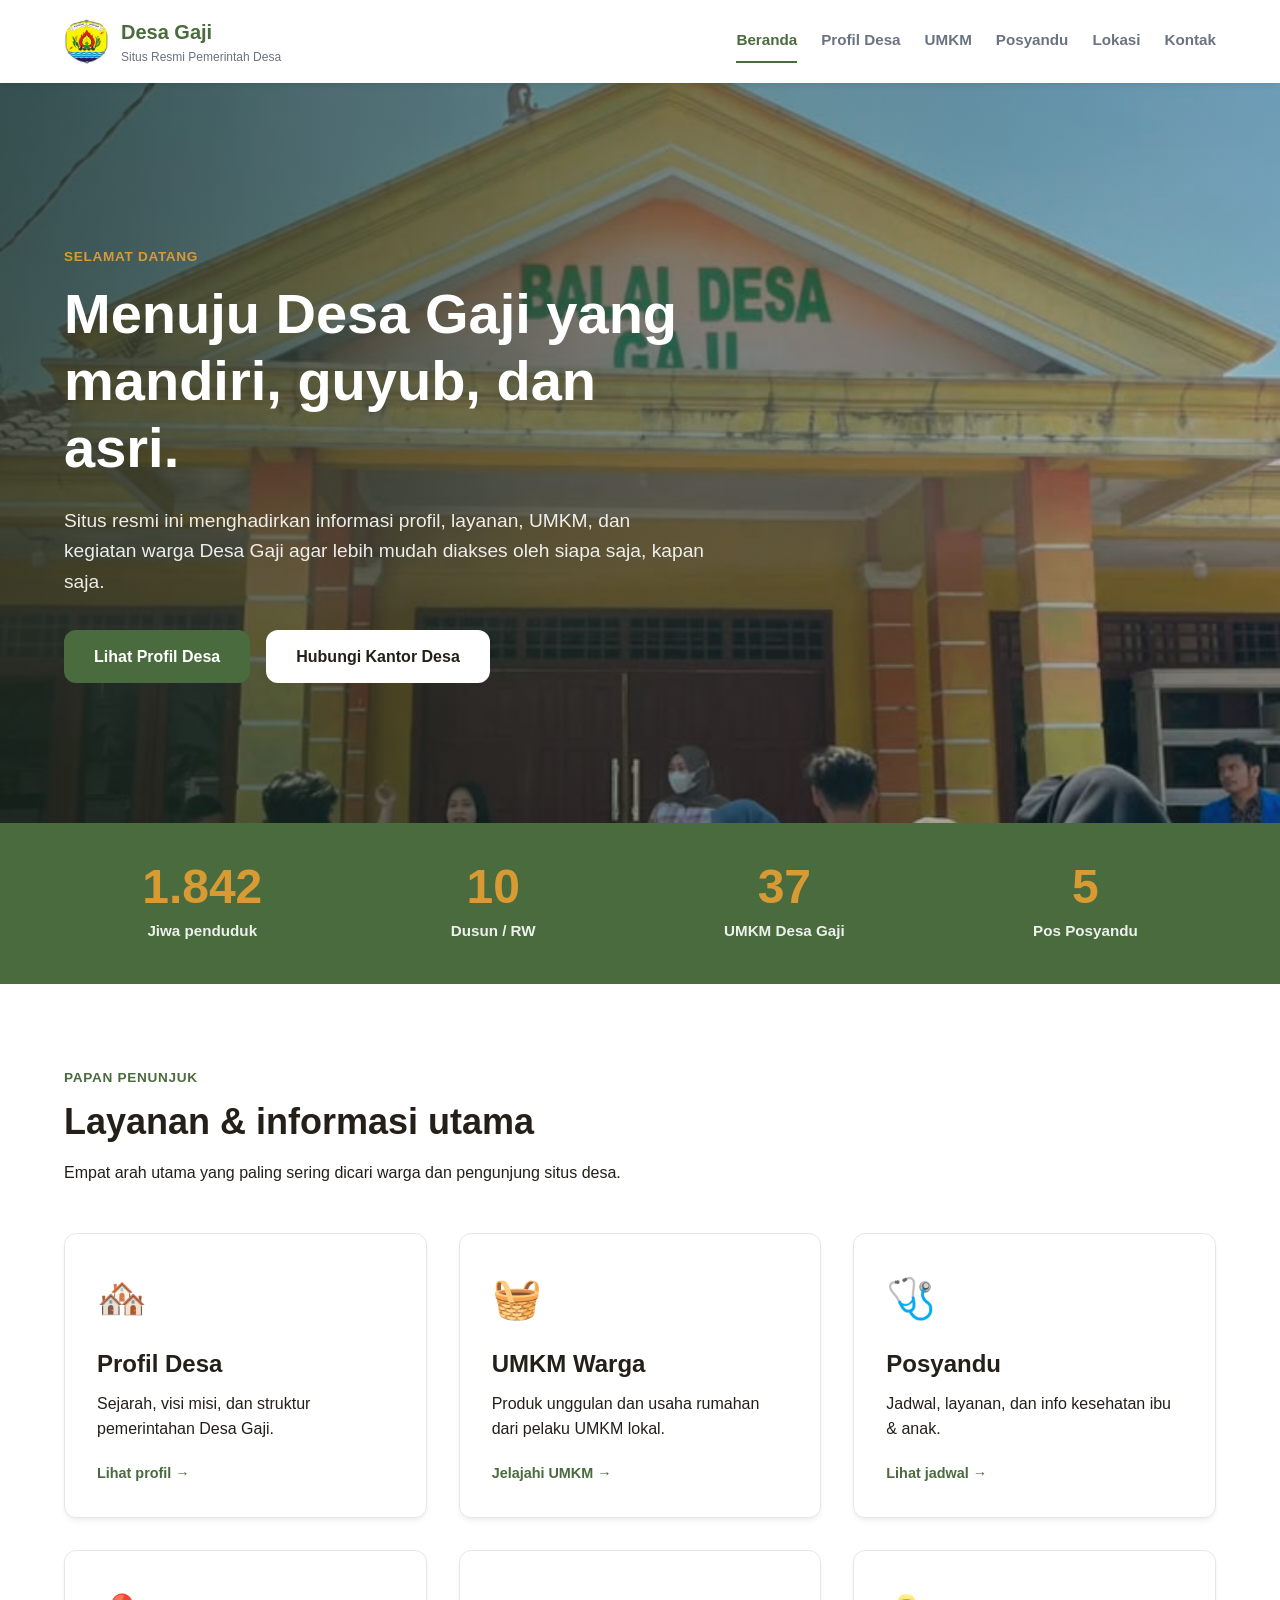
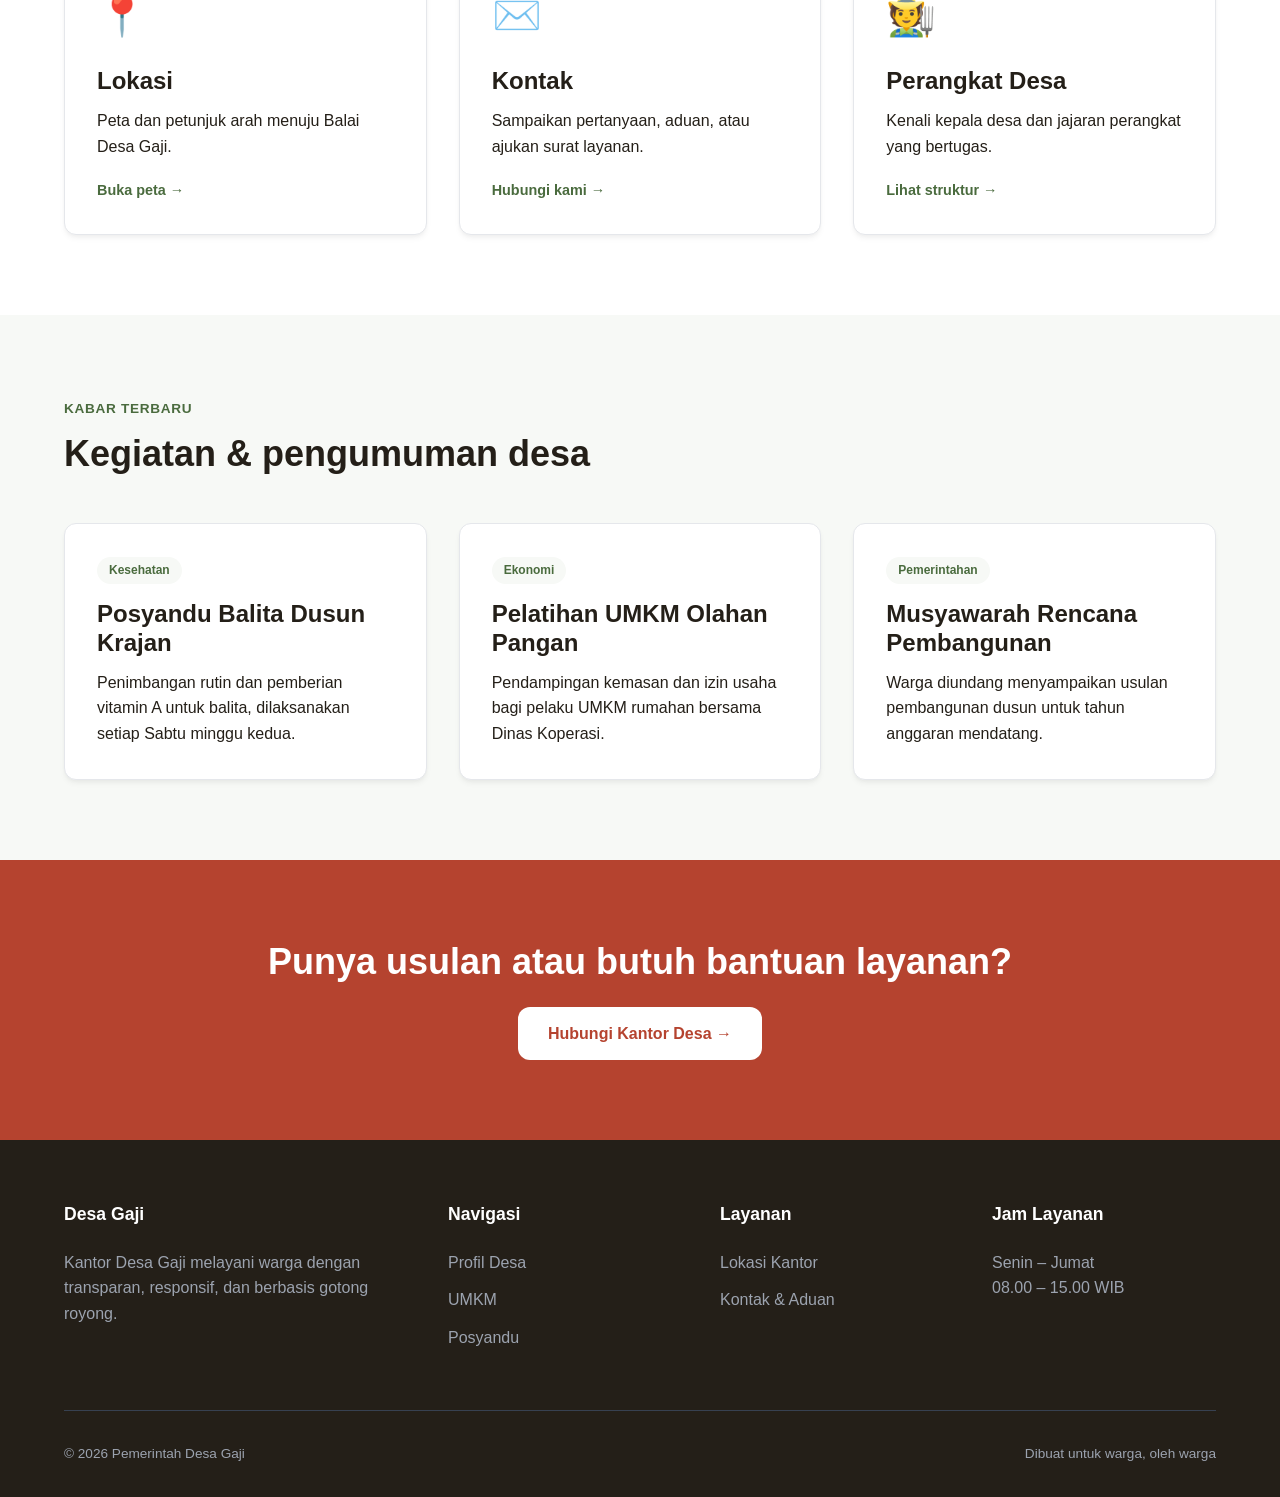
==== index.html @ 6e576a25 "Upload website Desa Gaji" ====
<!DOCTYPE html>
<html lang="id">
<head>
<meta charset="UTF-8">
<meta name="viewport" content="width=device-width, initial-scale=1.0">
<title>Desa Gaji — Situs Resmi Pemerintah Desa</title>
<meta name="description" content="Situs resmi Desa Gaji: profil desa, UMKM lokal, posyandu, lokasi, dan layanan warga.">
<link rel="icon" href="assets/logo.jpg" type="image/jpg+xml">
<link rel="stylesheet" href="css/style.css">
</head>
<body>

<header class="site-header">
  <div class="header-inner">
    <a href="index.html" class="brand">
      <img src="assets/logo.jpg" alt="Lambang Desa Gaji" class="brand-mark">
      <span class="brand-text">
        <strong>Desa Gaji</strong>
        <span>Situs Resmi Pemerintah Desa</span>
      </span>
    </a>
    <button class="nav-toggle" aria-label="Buka menu" aria-expanded="false"><span></span></button>
    <nav class="signpost-nav">
      <a href="index.html">Beranda</a>
      <a href="profil.html">Profil Desa</a>
      <a href="umkm.html">UMKM</a>
      <a href="posyandu.html">Posyandu</a>
      <a href="lokasi.html">Lokasi</a>
      <a href="kontak.html">Kontak</a>
    </nav>
  </div>
</header>

<main>
  <!-- HERO -->
  <section class="hero" style="background-image:url('assets/balay-desa.jpg');">
    <div class="container">
      <div class="hero-content">
        <span class="eyebrow">Selamat datang</span>
        <h1>Menuju Desa Gaji yang mandiri, guyub, dan asri.</h1>
        <p class="hero-lede">Situs resmi ini menghadirkan informasi profil, layanan, UMKM, dan kegiatan warga Desa Gaji agar lebih mudah diakses oleh siapa saja, kapan saja.</p>
        <div class="hero-actions">
          <a href="profil.html" class="btn btn-primary">Lihat Profil Desa</a>
          <a href="kontak.html" class="btn btn-outline">Hubungi Kantor Desa</a>
        </div>
      </div>
    </div>
  </section>

  <!-- STAT STRIP -->
  <section class="stat-strip">
    <div class="container">
      <div class="stat">
        <div class="num">1.842</div>
        <div class="lbl">Jiwa penduduk</div>
      </div>
      <div class="stat">
        <div class="num">10</div>
        <div class="lbl">Dusun / RW</div>
      </div>
      <div class="stat">
        <div class="num">37</div>
        <div class="lbl">UMKM Desa Gaji</div>
      </div>
      <div class="stat">
        <div class="num">5</div>
        <div class="lbl">Pos Posyandu</div>
      </div>
    </div>
  </section>

  <!-- LAYANAN CEPAT -->
  <section>
    <div class="container">
      <div class="section-head">
        <span class="eyebrow">Papan penunjuk</span>
        <h2>Layanan &amp; informasi utama</h2>
        <p>Empat arah utama yang paling sering dicari warga dan pengunjung situs desa.</p>
      </div>
      <div class="grid grid-3">
        <a href="profil.html" class="card service-card">
          <div class="ic">🏘️</div>
          <h3>Profil Desa</h3>
          <p>Sejarah, visi misi, dan struktur pemerintahan Desa Gaji.</p>
          <span class="go">Lihat profil →</span>
        </a>
        <a href="umkm.html" class="card service-card">
          <div class="ic">🧺</div>
          <h3>UMKM Warga</h3>
          <p>Produk unggulan dan usaha rumahan dari pelaku UMKM lokal.</p>
          <span class="go">Jelajahi UMKM →</span>
        </a>
        <a href="posyandu.html" class="card service-card">
          <div class="ic">🩺</div>
          <h3>Posyandu</h3>
          <p>Jadwal, layanan, dan info kesehatan ibu &amp; anak.</p>
          <span class="go">Lihat jadwal →</span>
        </a>
        <a href="lokasi.html" class="card service-card">
          <div class="ic">📍</div>
          <h3>Lokasi</h3>
          <p>Peta dan petunjuk arah menuju Balai Desa Gaji.</p>
          <span class="go">Buka peta →</span>
        </a>
        <a href="kontak.html" class="card service-card">
          <div class="ic">✉️</div>
          <h3>Kontak</h3>
          <p>Sampaikan pertanyaan, aduan, atau ajukan surat layanan.</p>
          <span class="go">Hubungi kami →</span>
        </a>
        <a href="profil.html#struktur" class="card service-card">
          <div class="ic">🧑‍🌾</div>
          <h3>Perangkat Desa</h3>
          <p>Kenali kepala desa dan jajaran perangkat yang bertugas.</p>
          <span class="go">Lihat struktur →</span>
        </a>
      </div>
    </div>
  </section>

  <!-- KABAR DESA -->
  <section class="section-alt kawung">
    <div class="container">
      <div class="section-head">
        <span class="eyebrow">Kabar terbaru</span>
        <h2>Kegiatan &amp; pengumuman desa</h2>
      </div>
      <div class="grid grid-3">
        <div class="card">
          <span class="badge">Kesehatan</span>
          <h3>Posyandu Balita Dusun Krajan</h3>
          <p>Penimbangan rutin dan pemberian vitamin A untuk balita, dilaksanakan setiap Sabtu minggu kedua.</p>
        </div>
        <div class="card">
          <span class="badge">Ekonomi</span>
          <h3>Pelatihan UMKM Olahan Pangan</h3>
          <p>Pendampingan kemasan dan izin usaha bagi pelaku UMKM rumahan bersama Dinas Koperasi.</p>
        </div>
        <div class="card">
          <span class="badge">Pemerintahan</span>
          <h3>Musyawarah Rencana Pembangunan</h3>
          <p>Warga diundang menyampaikan usulan pembangunan dusun untuk tahun anggaran mendatang.</p>
        </div>
      </div>
    </div>
  </section>

  <!-- CTA -->
  <section class="cta-strip">
    <div class="container">
      <h2>Punya usulan atau butuh bantuan layanan?</h2>
      <a href="kontak.html" class="btn">Hubungi Kantor Desa →</a>
    </div>
  </section>
</main>

<footer class="site-footer">
  <div class="container">
    <div class="footer-grid">
      <div>
        <h4>Desa Gaji</h4>
        <p>Kantor Desa Gaji melayani warga dengan transparan, responsif, dan berbasis gotong royong.</p>
      </div>
      <div>
        <h4>Navigasi</h4>
        <ul>
          <li><a href="profil.html">Profil Desa</a></li>
          <li><a href="umkm.html">UMKM</a></li>
          <li><a href="posyandu.html">Posyandu</a></li>
        </ul>
      </div>
      <div>
        <h4>Layanan</h4>
        <ul>
          <li><a href="lokasi.html">Lokasi Kantor</a></li>
          <li><a href="kontak.html">Kontak &amp; Aduan</a></li>
        </ul>
      </div>
      <div>
        <h4>Jam Layanan</h4>
        <p>Senin – Jumat<br>08.00 – 15.00 WIB</p>
      </div>
    </div>
    <div class="footer-bottom">
      <span>© <span class="year-now">2026</span> Pemerintah Desa Gaji</span>
      <span>Dibuat untuk warga, oleh warga</span>
    </div>
  </div>
</footer>

<script src="js/script.js"></script>
</body>
</html>
---- css/style.css ----
/* ==========================================================================
   1. RESET & VARIABLE UTAMA
   ========================================================================== */
:root {
    --primary: #4A6B3E;       /* Hijau Alam / Pertanian */
    --primary-dark: #2F4A2E;
    --secondary: #D89B34;     /* Kuning Emas / Padi */
    --terracotta: #B5432F;    /* Merah Bata / Tanah */
    --dark: #241F18;          /* Teks Utama */
    --light: #F7F9F6;         /* Background Terang */
    --white: #ffffff;
    --gray: #6B7280;
    --border: #E5E7EB;
    
    --shadow: 0 4px 6px -1px rgba(0, 0, 0, 0.05), 0 2px 4px -1px rgba(0, 0, 0, 0.03);
    --shadow-lg: 0 10px 15px -3px rgba(0, 0, 0, 0.05), 0 4px 6px -2px rgba(0, 0, 0, 0.05);
    --radius: 12px;
    --transition: all 0.3s ease;
}

* {
    box-sizing: border-box;
    margin: 0;
    padding: 0;
}

body {
    font-family: 'Segoe UI', Tahoma, Geneva, Verdana, sans-serif;
    color: var(--dark);
    background-color: var(--white);
    line-height: 1.6;
}

a {
    text-decoration: none;
    color: inherit;
    transition: var(--transition);
}

img {
    max-width: 100%;
    height: auto;
}

/* ==========================================================================
   2. LAYOUT UTAMA & CONTAINER
   ========================================================================== */
.container {
    width: 100%;
    max-width: 1200px;
    margin: 0 auto;
    padding: 0 24px;
}

section {
    padding: 80px 0;
}

.section-alt {
    background-color: var(--light);
}

.section-head {
    margin-bottom: 48px;
    max-width: 600px;
}

.eyebrow, .plank-label {
    display: inline-block;
    font-size: 0.85rem;
    font-weight: 700;
    text-transform: uppercase;
    letter-spacing: 0.05em;
    color: var(--primary);
    margin-bottom: 12px;
}

h1, h2, h3, h4 {
    font-weight: 700;
    line-height: 1.2;
    color: var(--dark);
}

h2 { font-size: 2.25rem; margin-bottom: 16px; }
h3 { font-size: 1.5rem; margin-bottom: 12px; }

.grid {
    display: grid;
    gap: 32px;
}

.grid-2 { grid-template-columns: repeat(auto-fit, minmax(450px, 1fr)); }
.grid-3 { grid-template-columns: repeat(auto-fit, minmax(300px, 1fr)); }

/* ==========================================================================
   3. HEADER & NAVIGASI
   ========================================================================== */
.site-header {
    background-color: var(--white);
    box-shadow: var(--shadow);
    position: sticky;
    top: 0;
    z-index: 1000;
}

.header-inner {
    display: flex;
    justify-content: space-between;
    align-items: center;
    max-width: 1200px;
    margin: 0 auto;
    padding: 16px 24px;
}

.brand {
    display: flex;
    align-items: center;
    gap: 12px;
}

.brand-mark {
    height: 45px;
    width: 45px;
    background-color: var(--light); /* Pengganti sementara jika svg belum ada */
    border-radius: 50%;
}

.brand-text strong {
    display: block;
    font-size: 1.25rem;
    color: var(--primary);
}

.brand-text span {
    display: block;
    font-size: 0.75rem;
    color: var(--gray);
}

.signpost-nav {
    display: flex;
    gap: 24px;
}

.signpost-nav a {
    font-weight: 600;
    font-size: 0.95rem;
    color: var(--gray);
    padding: 8px 0;
    border-bottom: 2px solid transparent;
}

.signpost-nav a:hover, .signpost-nav a.active {
    color: var(--primary);
    border-bottom-color: var(--primary);
}

.nav-toggle {
    display: none;
    background: none;
    border: none;
    cursor: pointer;
    padding: 8px;
}

.nav-toggle span {
    display: block;
    width: 25px;
    height: 3px;
    background-color: var(--dark);
    position: relative;
    transition: var(--transition);
}

.nav-toggle span::before, .nav-toggle span::after {
    content: '';
    position: absolute;
    width: 25px;
    height: 3px;
    background-color: var(--dark);
    transition: var(--transition);
}
.nav-toggle span::before { top: -8px; }
.nav-toggle span::after { bottom: -8px; }

/* ==========================================================================
   4. KOMPONEN UTAMA (BUTTON & CARD)
   ========================================================================== */
.btn {
    display: inline-flex;
    align-items: center;
    justify-content: center;
    padding: 12px 28px;
    font-weight: 600;
    border-radius: var(--radius);
    transition: var(--transition);
    cursor: pointer;
    border: 2px solid transparent;
}

.btn-primary {
    background-color: var(--primary);
    color: var(--white);
}

.btn-primary:hover {
    background-color: var(--primary-dark);
}

.btn-outline {
    background-color: transparent;
    border-color: var(--border);
    color: var(--dark);
}

.btn-outline:hover, .btn-outline.active {
    border-color: var(--primary);
    background-color: var(--primary);
    color: var(--white);
}

.card {
    background-color: var(--white);
    padding: 32px;
    border-radius: var(--radius);
    box-shadow: var(--shadow);
    border: 1px solid var(--border);
    transition: var(--transition);
    position: relative;
    overflow: hidden;
}

.card:hover {
    transform: translateY(-4px);
    box-shadow: var(--shadow-lg);
}

.badge {
    display: inline-block;
    padding: 4px 12px;
    font-size: 0.75rem;
    font-weight: 700;
    border-radius: 50px;
    background-color: var(--light);
    color: var(--primary);
    margin-bottom: 16px;
}

/* ==========================================================================
   5. HALAMAN BERANDA (HERO & STATS)
   ========================================================================== */
.hero {
    position: relative;
    background-size: cover;
    background-position: center;
    background-repeat: no-repeat;
    padding: 160px 0 140px;
    color: var(--white);
    isolation: isolate;
}

.hero::before {
    content: "";
    position: absolute;
    inset: 0;
    background: linear-gradient(90deg, rgba(20,30,15,0.72) 0%, rgba(20,30,15,0.45) 55%, rgba(20,30,15,0.25) 100%);
    z-index: -1;
}

.hero-content {
    max-width: 640px;
}

.hero .eyebrow {
    color: var(--secondary);
}

.hero h1 {
    font-size: 3.5rem;
    margin-bottom: 24px;
    color: var(--white);
}

.hero-lede {
    font-size: 1.2rem;
    color: rgba(255,255,255,0.9);
    margin-bottom: 32px;
}

.hero-actions {
    display: flex;
    gap: 16px;
    flex-wrap: wrap;
}

.hero .btn-outline {
    background-color: var(--white);
    border-color: var(--white);
    color: var(--dark);
}

.hero .btn-outline:hover {
    background-color: transparent;
    color: var(--white);
}

/* Stat Strip */
.stat-strip {
    background-color: var(--primary);
    color: var(--white);
    padding: 40px 0;
}

.stat-strip .container {
    display: flex;
    justify-content: space-around;
    flex-wrap: wrap;
    gap: 32px;
}

.stat {
    text-align: center;
}

.stat .num {
    font-size: 3rem;
    font-weight: 800;
    line-height: 1;
    margin-bottom: 8px;
    color: var(--secondary);
}

.stat .lbl {
    font-size: 0.95rem;
    font-weight: 600;
    opacity: 0.9;
}

/* Service Card */
.service-card .ic {
    font-size: 2.5rem;
    margin-bottom: 20px;
}

.service-card .go {
    display: block;
    margin-top: 20px;
    font-weight: 700;
    color: var(--primary);
    font-size: 0.9rem;
}

/* CTA */
.cta-strip {
    background-color: var(--terracotta);
    color: var(--white);
    text-align: center;
}

.cta-strip h2 {
    color: var(--white);
    margin-bottom: 24px;
}

.cta-strip .btn {
    background-color: var(--white);
    color: var(--terracotta);
}

.cta-strip .btn:hover {
    background-color: var(--light);
}

/* ==========================================================================
   6. KATALOG UMKM & LOKASI MAP
   ========================================================================== */
.umkm-card .thumb {
    height: 160px;
    margin: -32px -32px 24px -32px;
    display: flex;
    align-items: center;
    justify-content: center;
    color: var(--white);
    font-weight: 700;
    padding: 24px;
    text-align: center;
    font-size: 1.2rem;
}

.umkm-card .price {
    margin-top: 16px;
    font-weight: 700;
    color: var(--terracotta);
    font-size: 1.1rem;
}

.map-frame iframe {
    width: 100%;
    height: 450px;
    border: none;
    border-radius: var(--radius);
    box-shadow: var(--shadow);
    background-color: var(--light);
}

/* ==========================================================================
   7. PROFIL TIMELINE & TABEL POSYANDU
   ========================================================================== */
.timeline {
    position: relative;
    padding-left: 32px;
}

.timeline::before {
    content: '';
    position: absolute;
    left: 0;
    top: 8px;
    bottom: 8px;
    width: 4px;
    background-color: var(--border);
}

.timeline-item {
    position: relative;
    margin-bottom: 40px;
}

.timeline-item::before {
    content: '';
    position: absolute;
    left: -38px;
    top: 6px;
    width: 16px;
    height: 16px;
    border-radius: 50%;
    background-color: var(--primary);
    border: 4px solid var(--white);
    box-shadow: var(--shadow);
}

.timeline-item .yr {
    font-weight: 700;
    color: var(--primary);
    margin-bottom: 4px;
}

/* Tabel */
table {
    width: 100%;
    border-collapse: collapse;
    background-color: var(--white);
    border-radius: var(--radius);
    overflow: hidden;
    box-shadow: var(--shadow);
    margin-top: 32px;
}

th, td {
    padding: 16px 24px;
    text-align: left;
}

th {
    background-color: var(--primary);
    color: var(--white);
    font-weight: 600;
}

tr:nth-child(even) {
    background-color: var(--light);
}

tr {
    border-bottom: 1px solid var(--border);
}

/* Struktur Organisasi Sederhana */
.org-chart {
    display: flex;
    flex-direction: column;
    align-items: center;
    gap: 20px;
    margin-top: 48px;
}

.org-node {
    background-color: var(--white);
    padding: 16px 24px;
    border-radius: var(--radius);
    box-shadow: var(--shadow);
    border: 2px solid var(--primary);
    text-align: center;
    min-width: 200px;
}

.org-node strong { display: block; color: var(--primary); }
.org-node span { font-size: 0.8rem; color: var(--gray); }

.org-row {
    display: flex;
    gap: 24px;
    flex-wrap: wrap;
    justify-content: center;
}

.org-connector {
    width: 2px;
    height: 20px;
    background-color: var(--primary);
}

/* ==========================================================================
   8. FOOTER
   ========================================================================== */
.site-footer {
    background-color: var(--dark);
    color: #9CA3AF;
    padding: 64px 0 32px 0;
}

.footer-grid {
    display: grid;
    grid-template-columns: 1.5fr repeat(3, 1fr);
    gap: 48px;
    margin-bottom: 48px;
}

.site-footer h4 {
    color: var(--white);
    margin-bottom: 24px;
    font-size: 1.1rem;
}

.site-footer ul {
    list-style: none;
}

.site-footer ul li {
    margin-bottom: 12px;
}

.site-footer ul a:hover {
    color: var(--white);
}

.footer-bottom {
    border-top: 1px solid #374151;
    padding-top: 32px;
    display: flex;
    justify-content: space-between;
    font-size: 0.85rem;
}

/* ==========================================================================
   9. RESPONSIVE DESIGN (HP & TABLET)
   ========================================================================== */
@media (max-width: 992px) {
    .hero { padding: 120px 0 90px; text-align: center; }
    .hero-content { max-width: 100%; }
    .hero h1 { font-size: 2.5rem; }
    .hero-actions { justify-content: center; }
    .footer-grid { grid-template-columns: 1fr 1fr; }
    
    /* Ganti grid custom di halaman lokasi */
    main section .grid[style*="grid-template-columns"] {
        grid-template-columns: 1fr !important;
    }
}

@media (max-width: 768px) {
    .nav-toggle { display: block; }
    .signpost-nav {
        display: none;
        position: absolute;
        top: 100%;
        left: 0;
        right: 0;
        background-color: var(--white);
        flex-direction: column;
        padding: 24px;
        box-shadow: var(--shadow-lg);
        gap: 16px;
    }
    .signpost-nav.open { display: flex; }
    .footer-grid { grid-template-columns: 1fr; gap: 32px; }
    .footer-bottom { flex-direction: column; gap: 12px; text-align: center; }
    table { display: block; overflow-x: auto; }
}
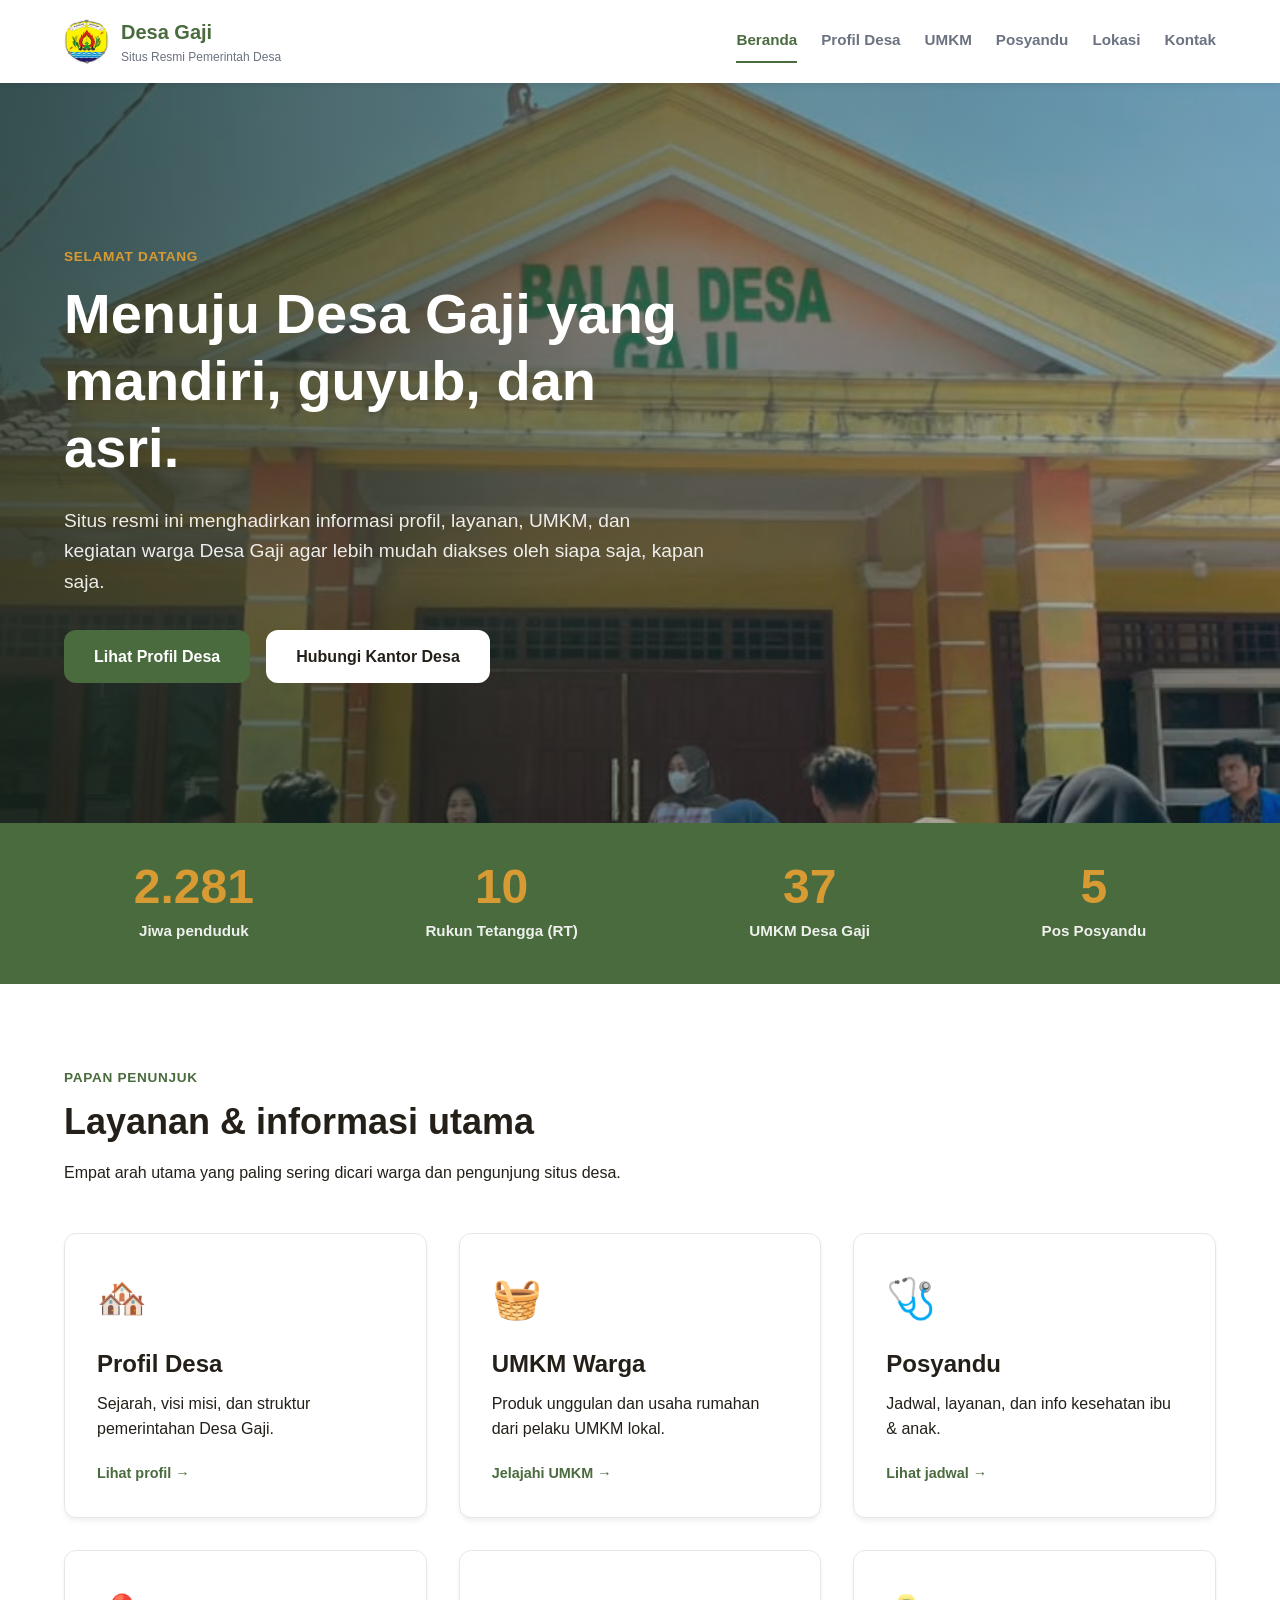
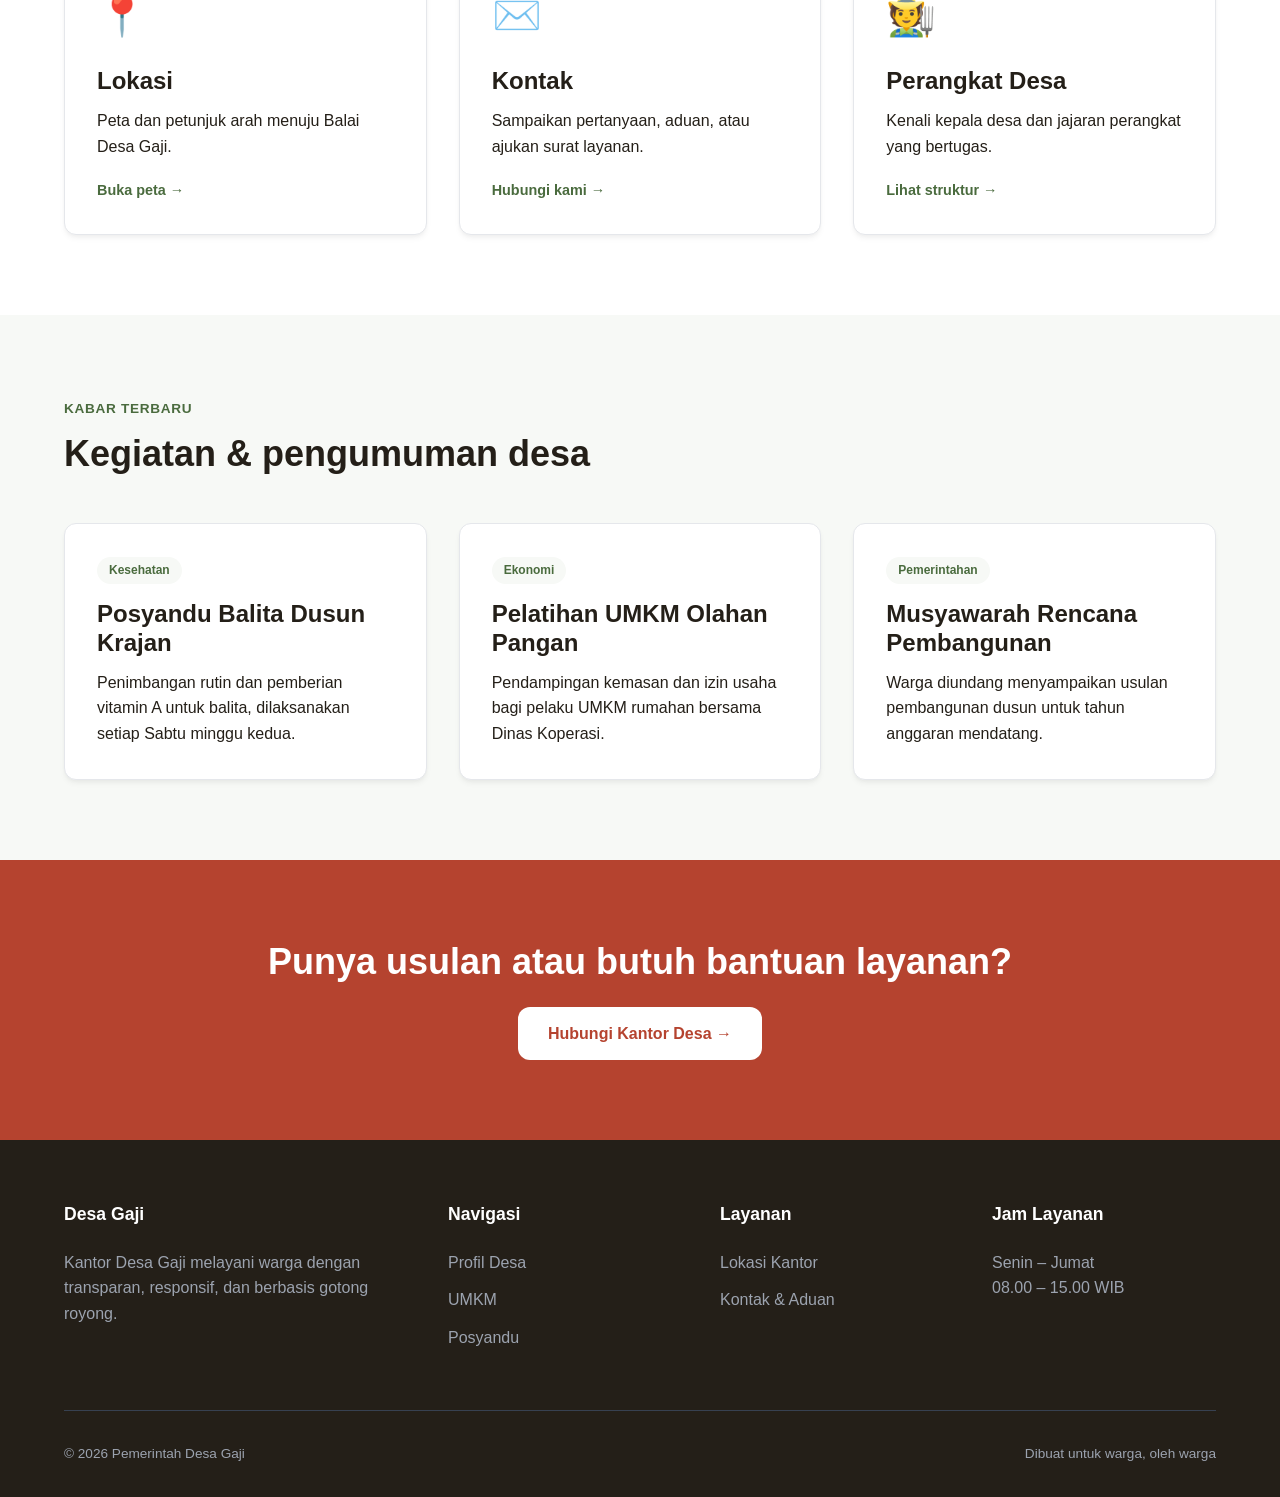
==== commit af3e54ac: "update embed maps lokasi balai desa gaji" ====
--- a/index.html
+++ b/index.html
@@ -51,12 +51,12 @@
   <section class="stat-strip">
     <div class="container">
       <div class="stat">
-        <div class="num">1.842</div>
+        <div class="num">2.281</div>
         <div class="lbl">Jiwa penduduk</div>
       </div>
       <div class="stat">
         <div class="num">10</div>
-        <div class="lbl">Dusun / RW</div>
+        <div class="lbl">Rukun Tetangga (RT)</div>
       </div>
       <div class="stat">
         <div class="num">37</div>
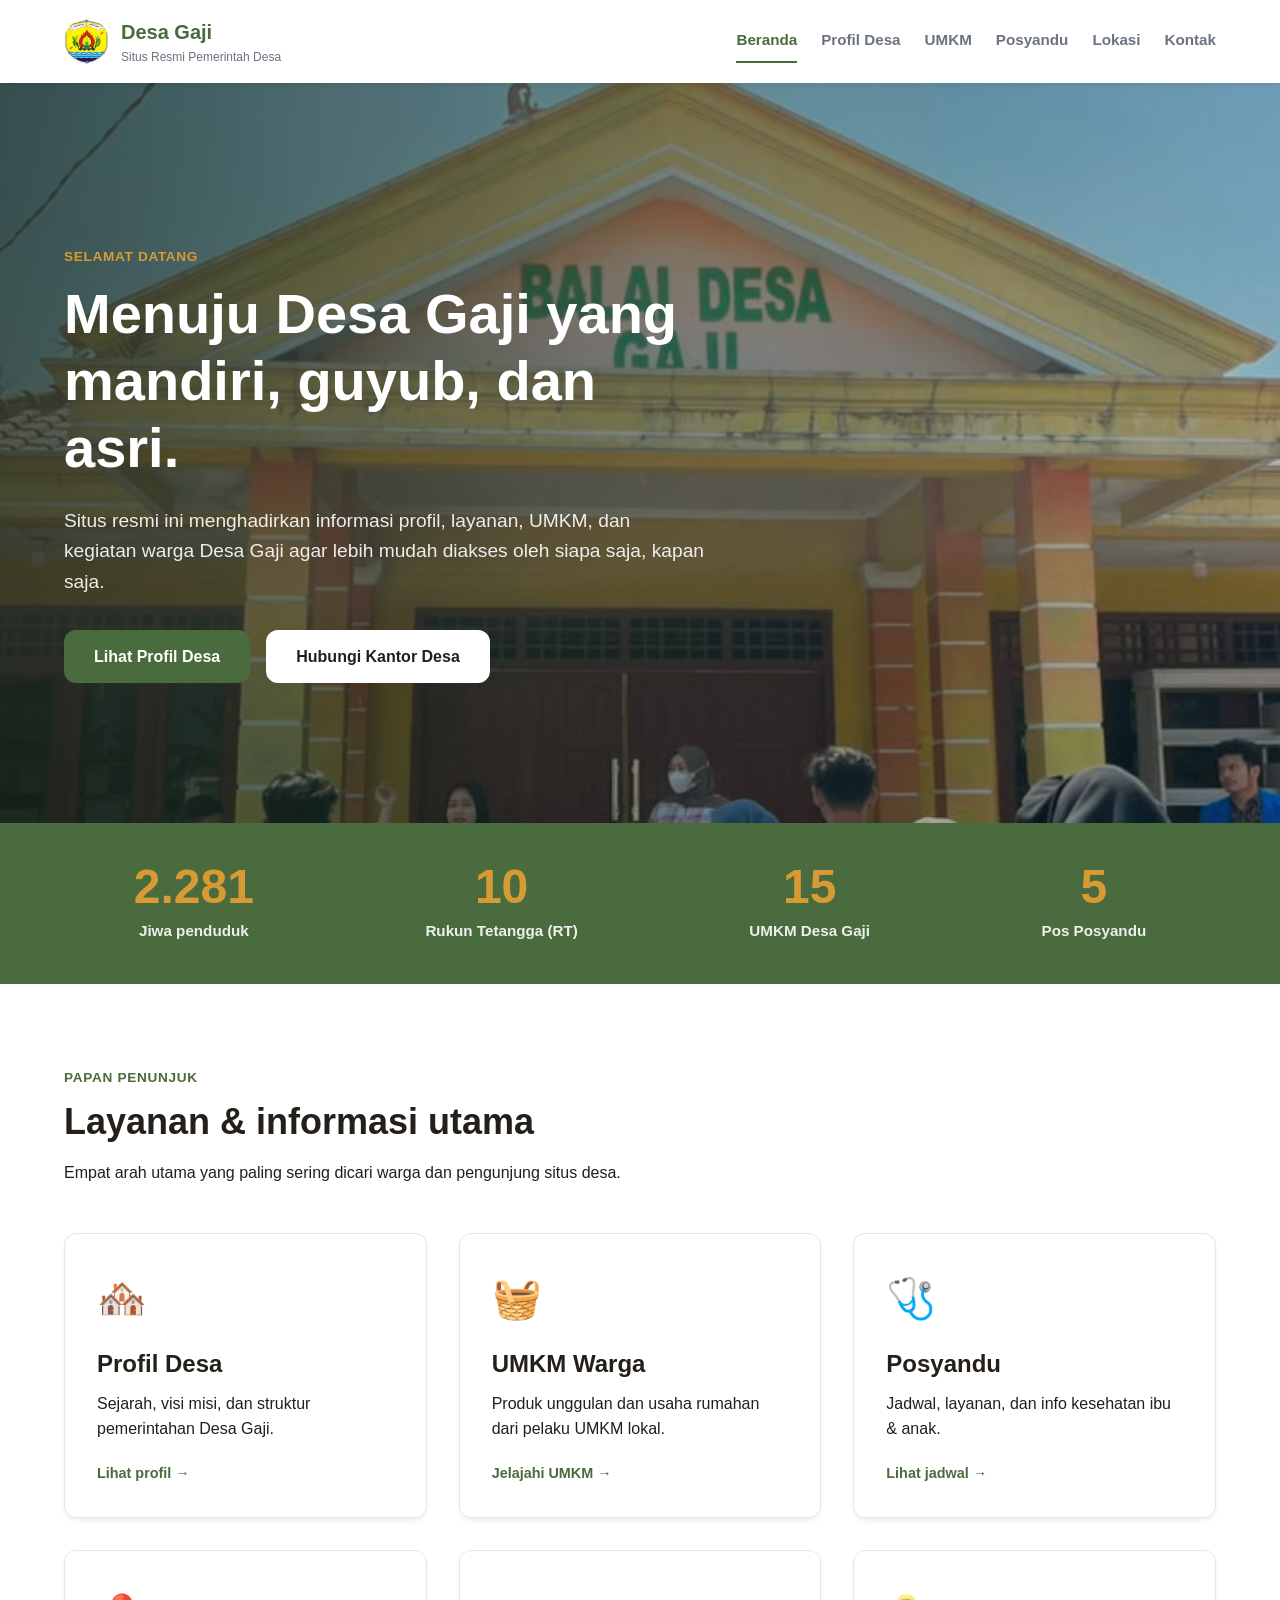
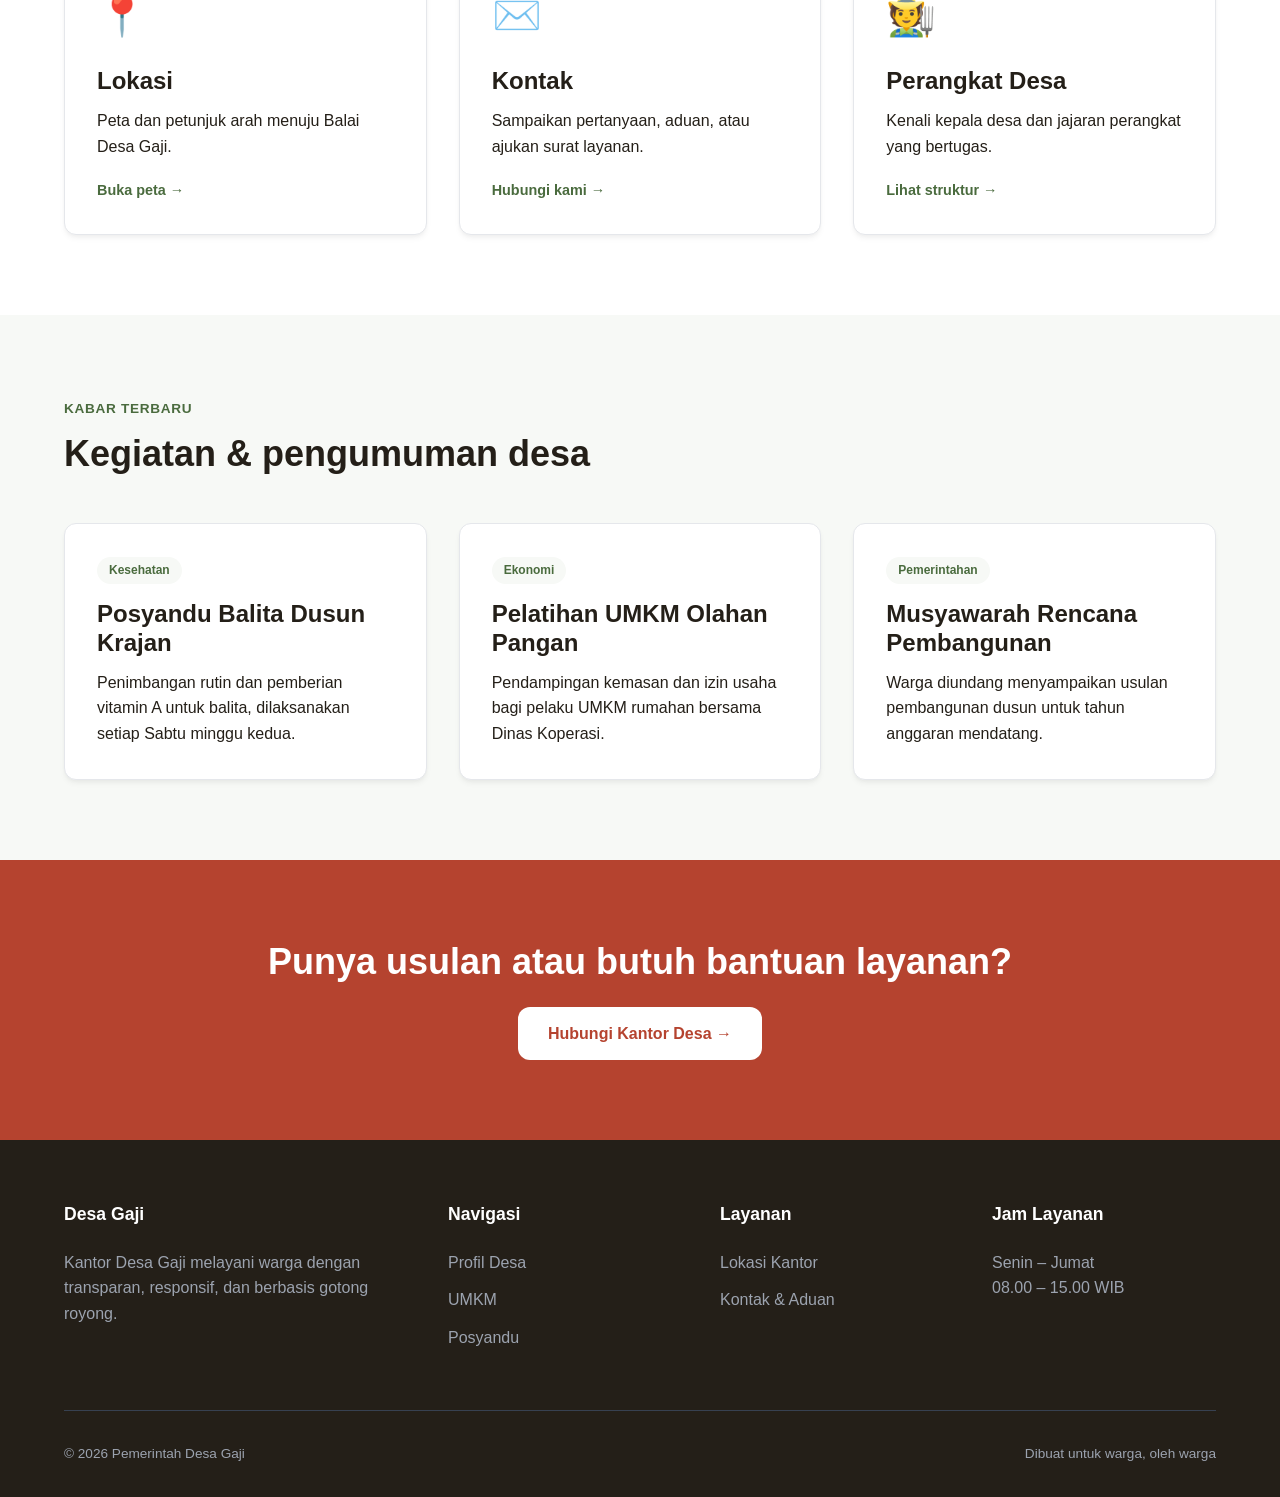
==== commit 643265dd: "update web desa gaji" ====
--- a/index.html
+++ b/index.html
@@ -59,7 +59,7 @@
         <div class="lbl">Rukun Tetangga (RT)</div>
       </div>
       <div class="stat">
-        <div class="num">37</div>
+        <div class="num">15</div>
         <div class="lbl">UMKM Desa Gaji</div>
       </div>
       <div class="stat">
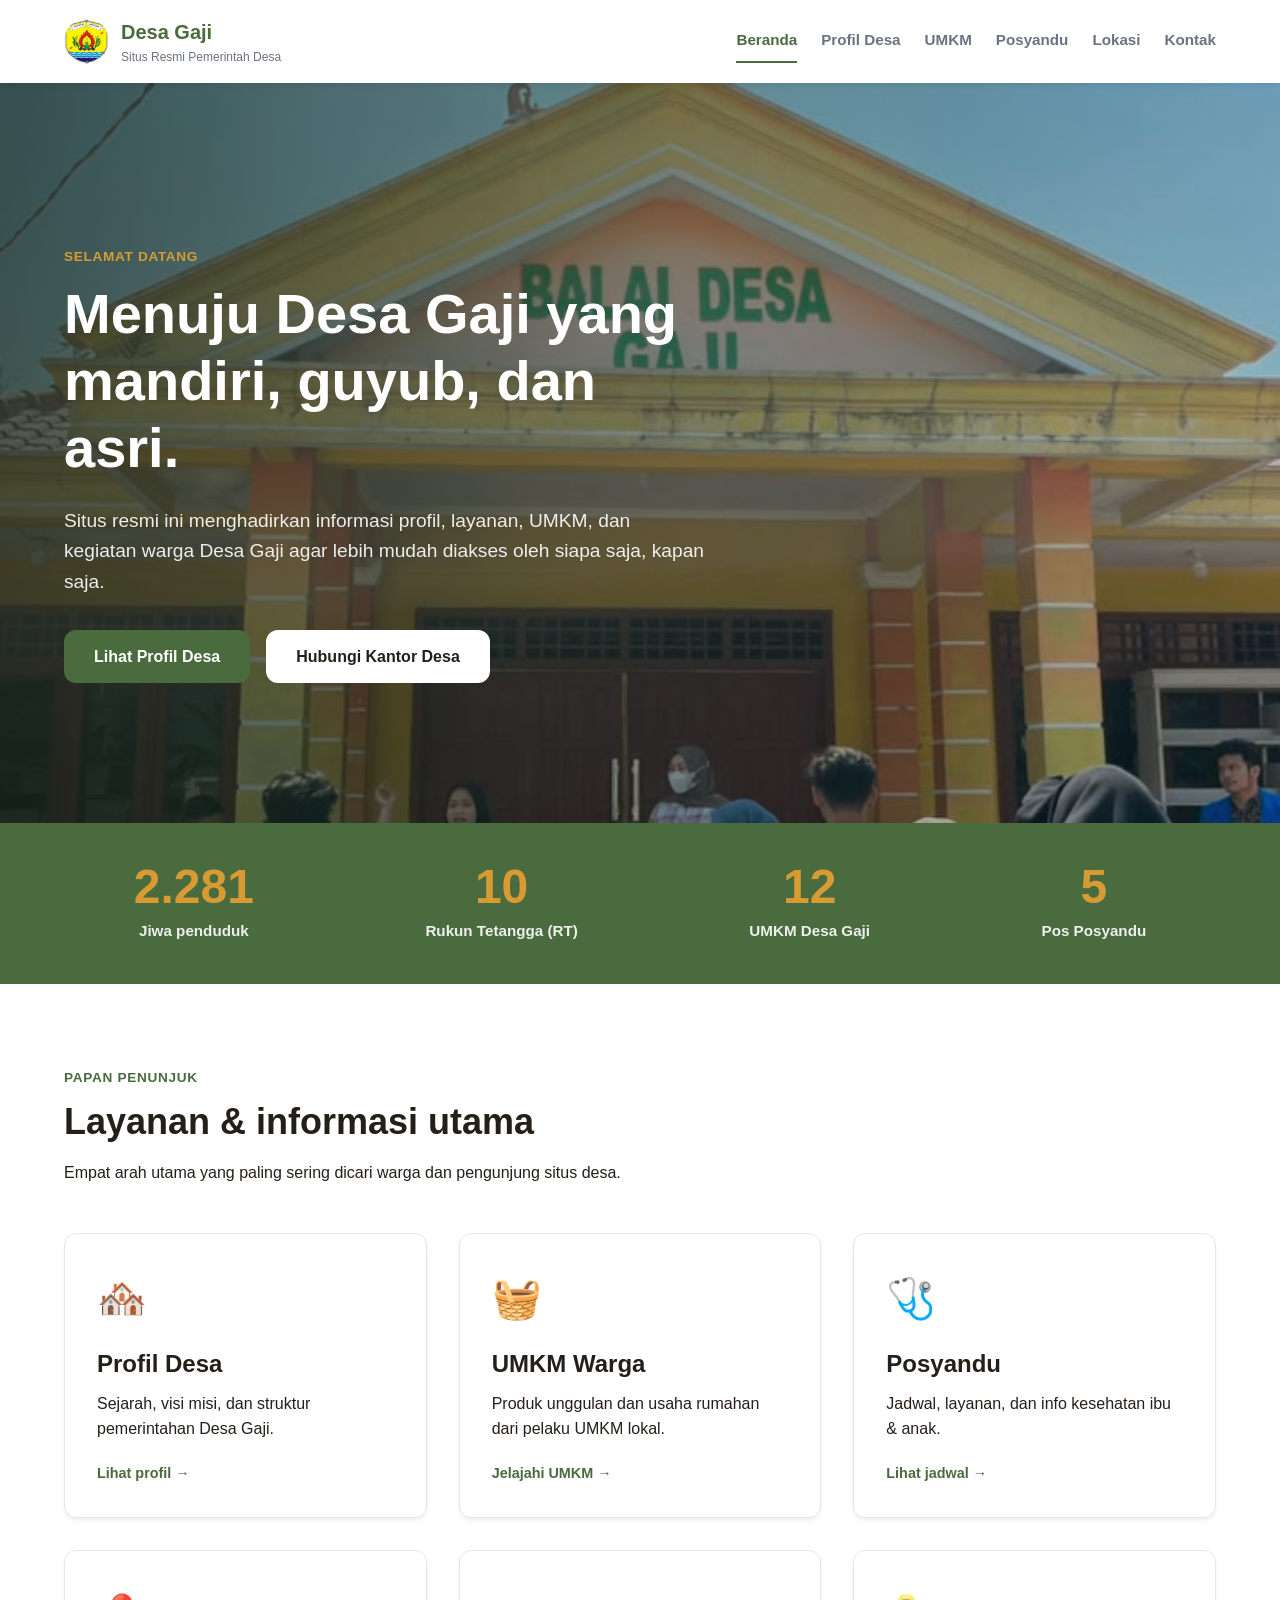
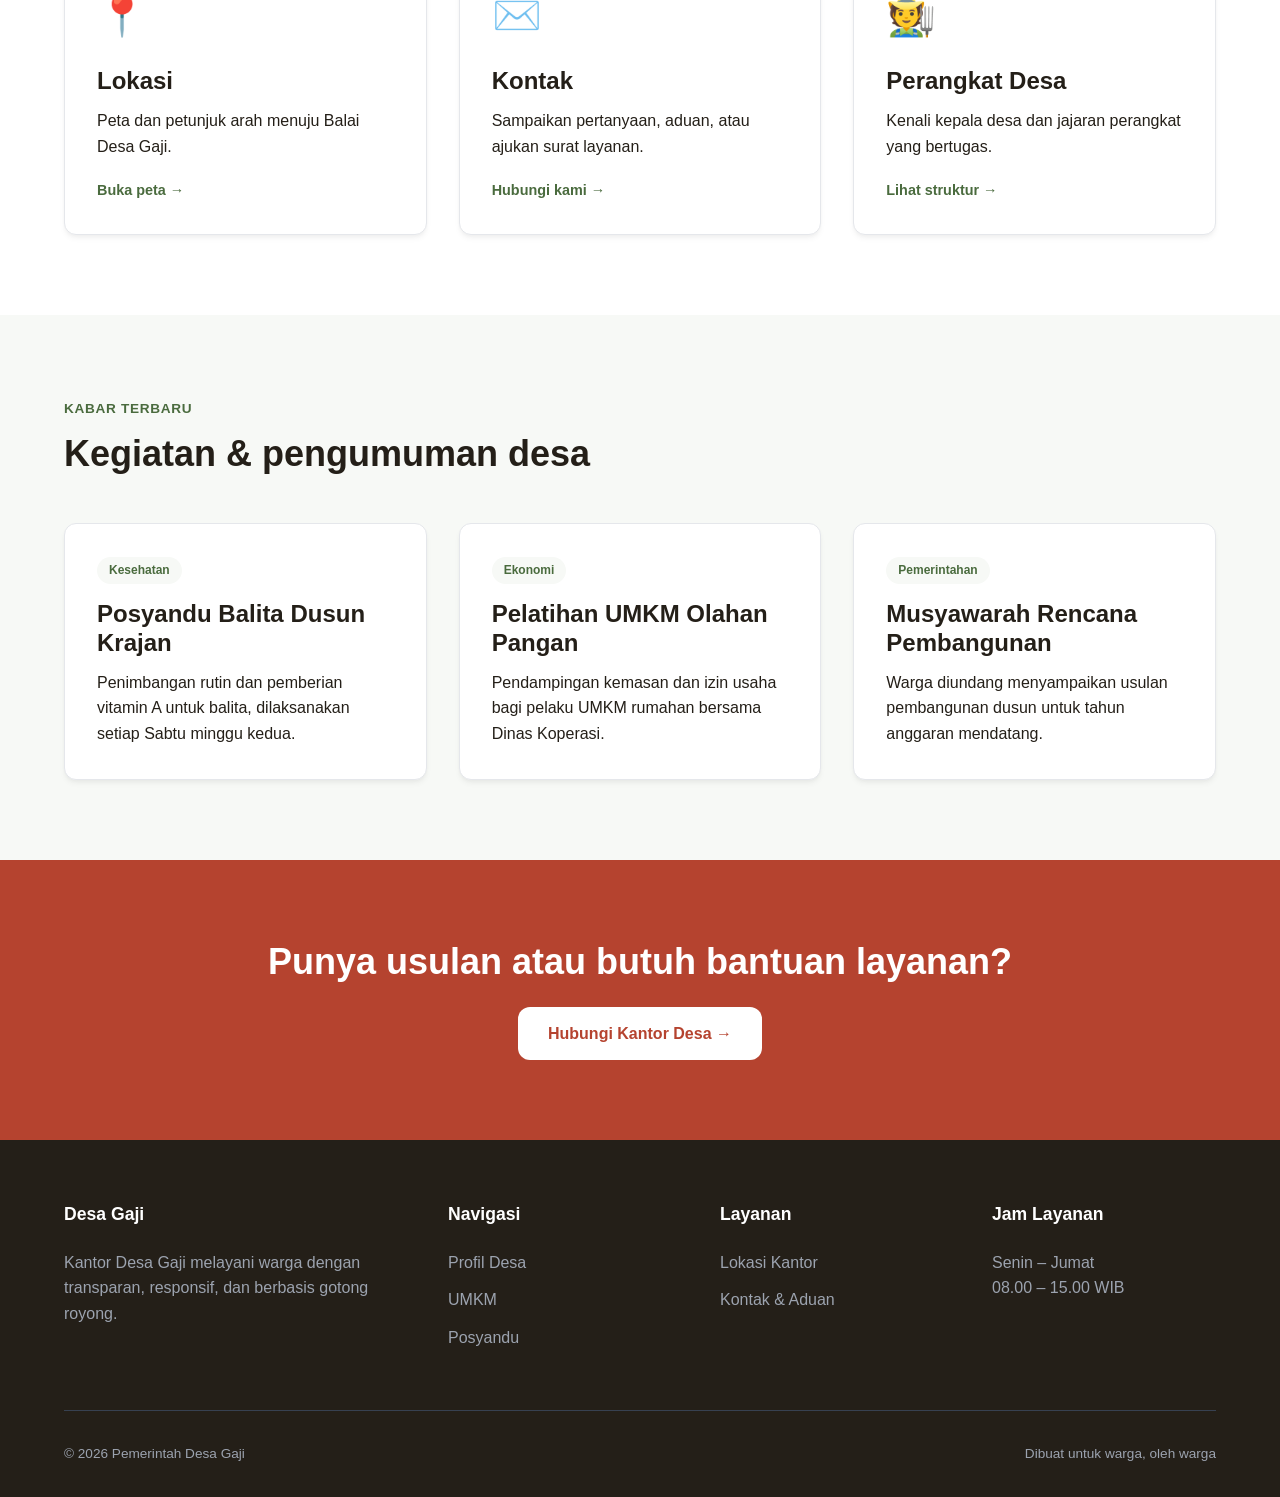
==== commit 64bbb840: "update embed maps lokasi balai desa gaji" ====
--- a/index.html
+++ b/index.html
@@ -59,7 +59,7 @@
         <div class="lbl">Rukun Tetangga (RT)</div>
       </div>
       <div class="stat">
-        <div class="num">15</div>
+        <div class="num">12</div>
         <div class="lbl">UMKM Desa Gaji</div>
       </div>
       <div class="stat">
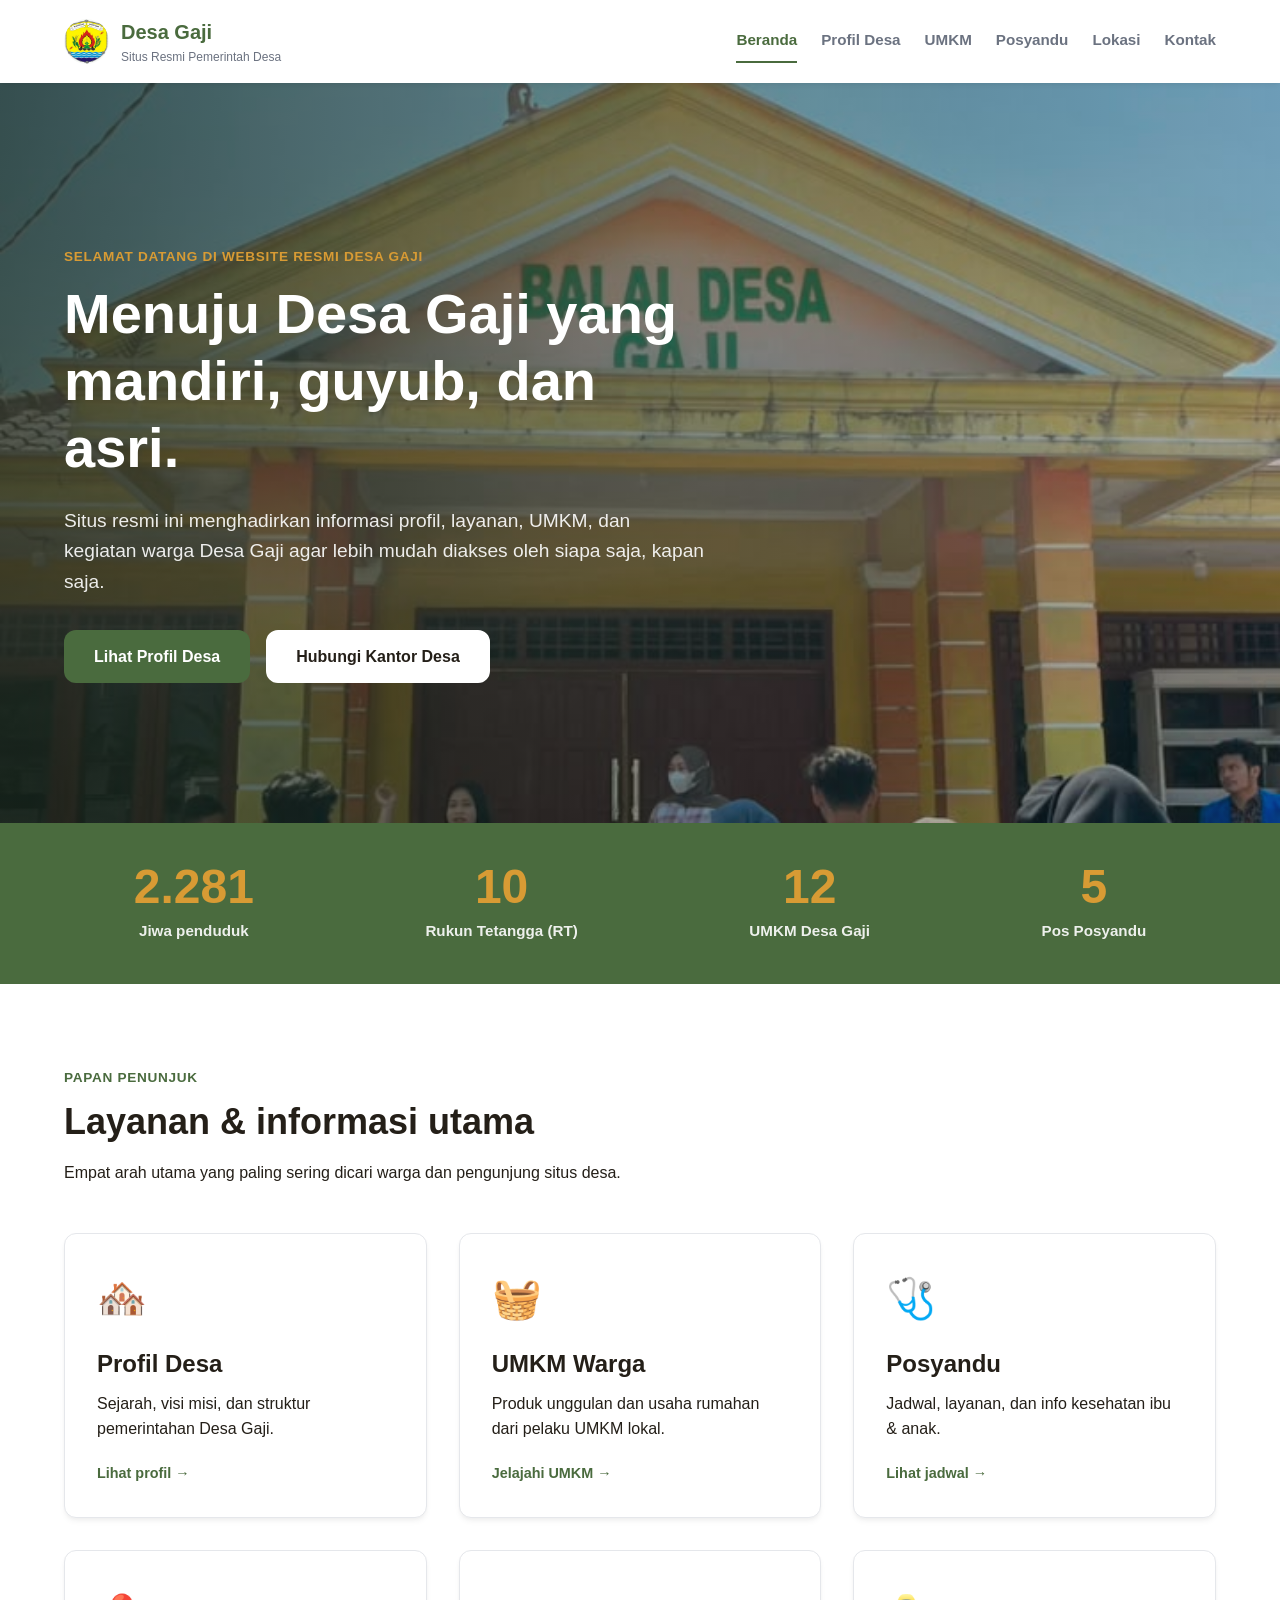
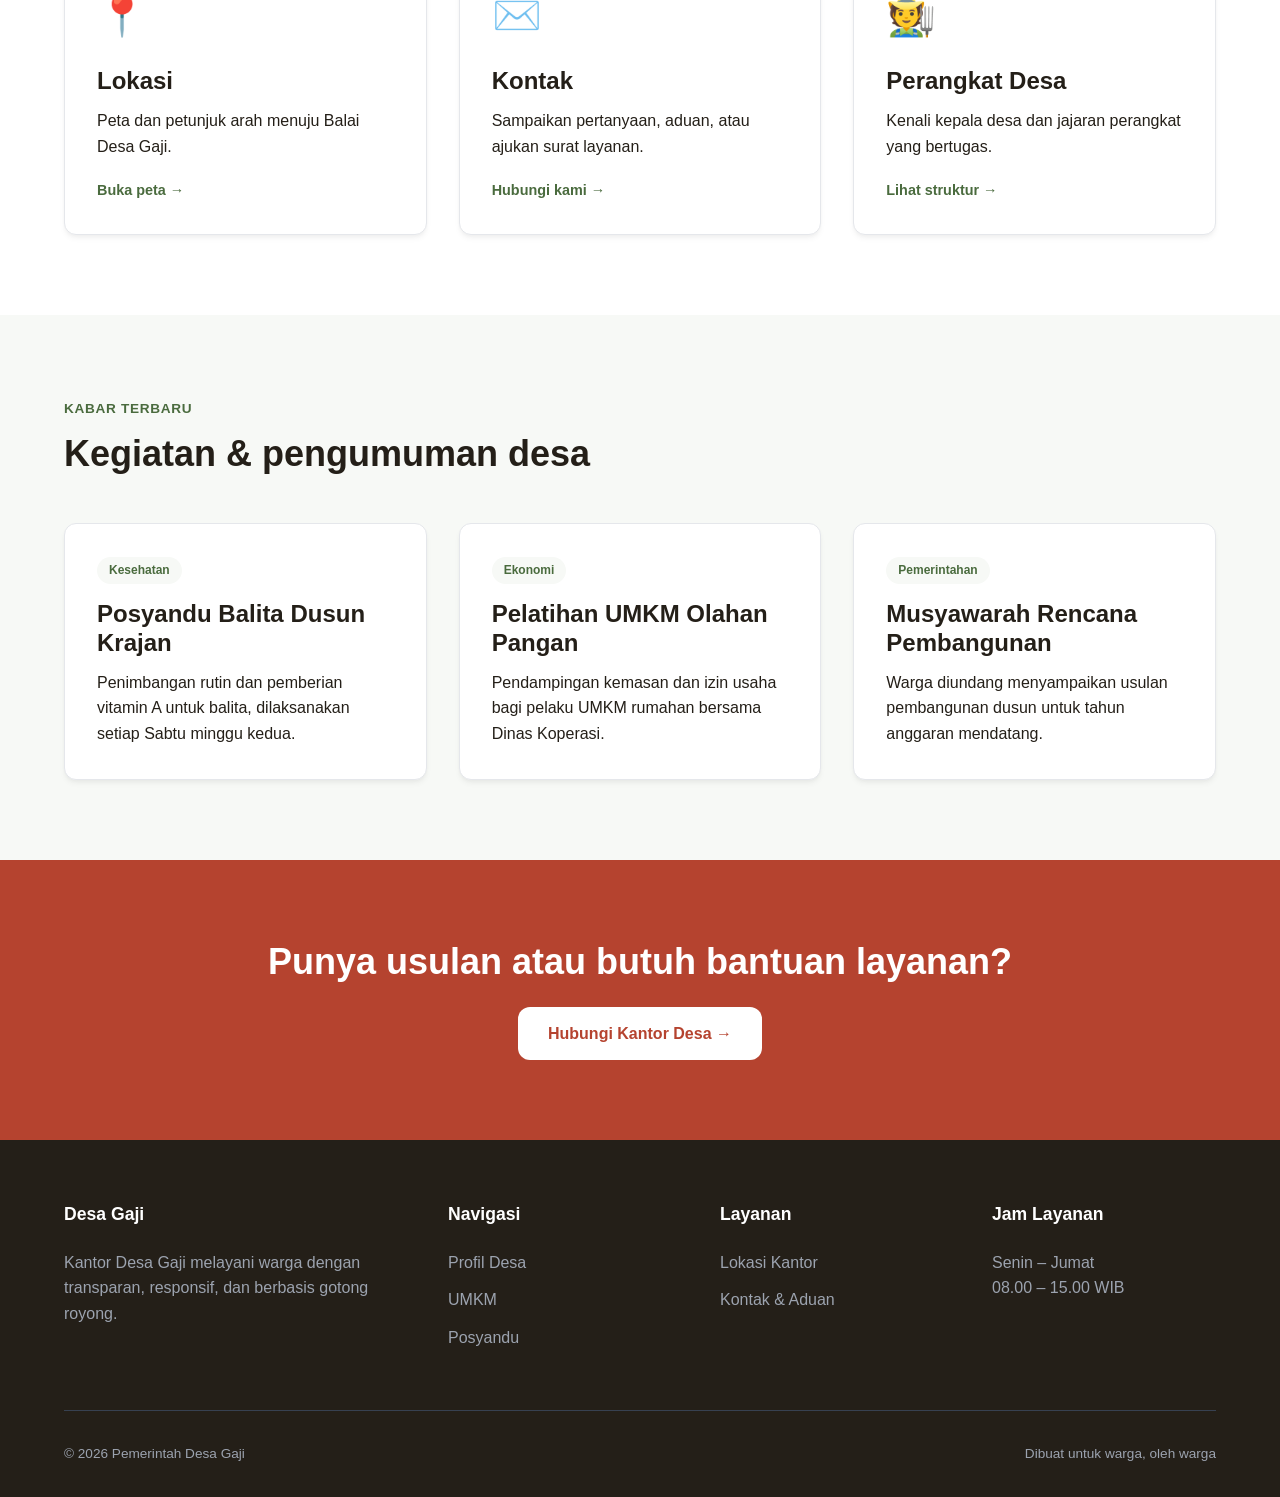
==== commit a1ecfd8f: "update teks eyebrow hero beranda" ====
--- a/index.html
+++ b/index.html
@@ -36,7 +36,7 @@
   <section class="hero" style="background-image:url('assets/balay-desa.jpg');">
     <div class="container">
       <div class="hero-content">
-        <span class="eyebrow">Selamat datang</span>
+        <span class="eyebrow">Selamat Datang di Website Resmi Desa Gaji</span>
         <h1>Menuju Desa Gaji yang mandiri, guyub, dan asri.</h1>
         <p class="hero-lede">Situs resmi ini menghadirkan informasi profil, layanan, UMKM, dan kegiatan warga Desa Gaji agar lebih mudah diakses oleh siapa saja, kapan saja.</p>
         <div class="hero-actions">
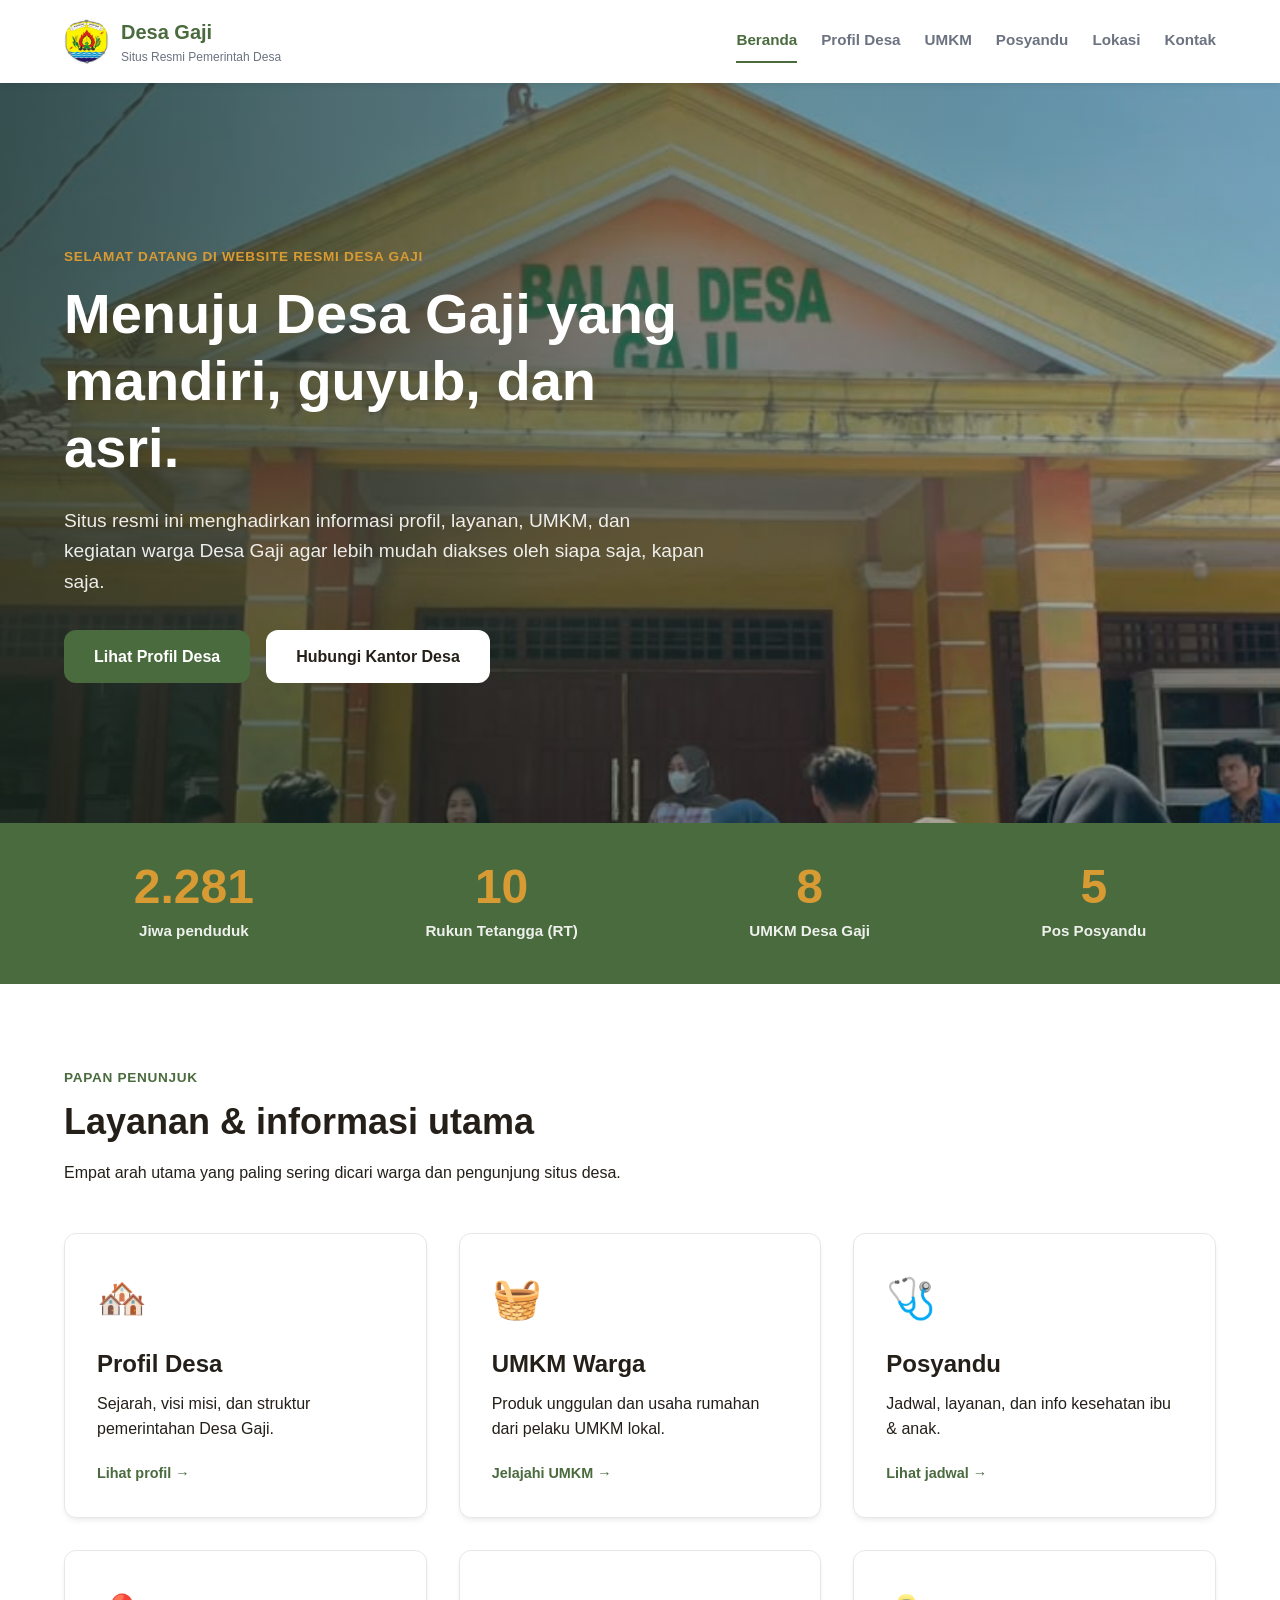
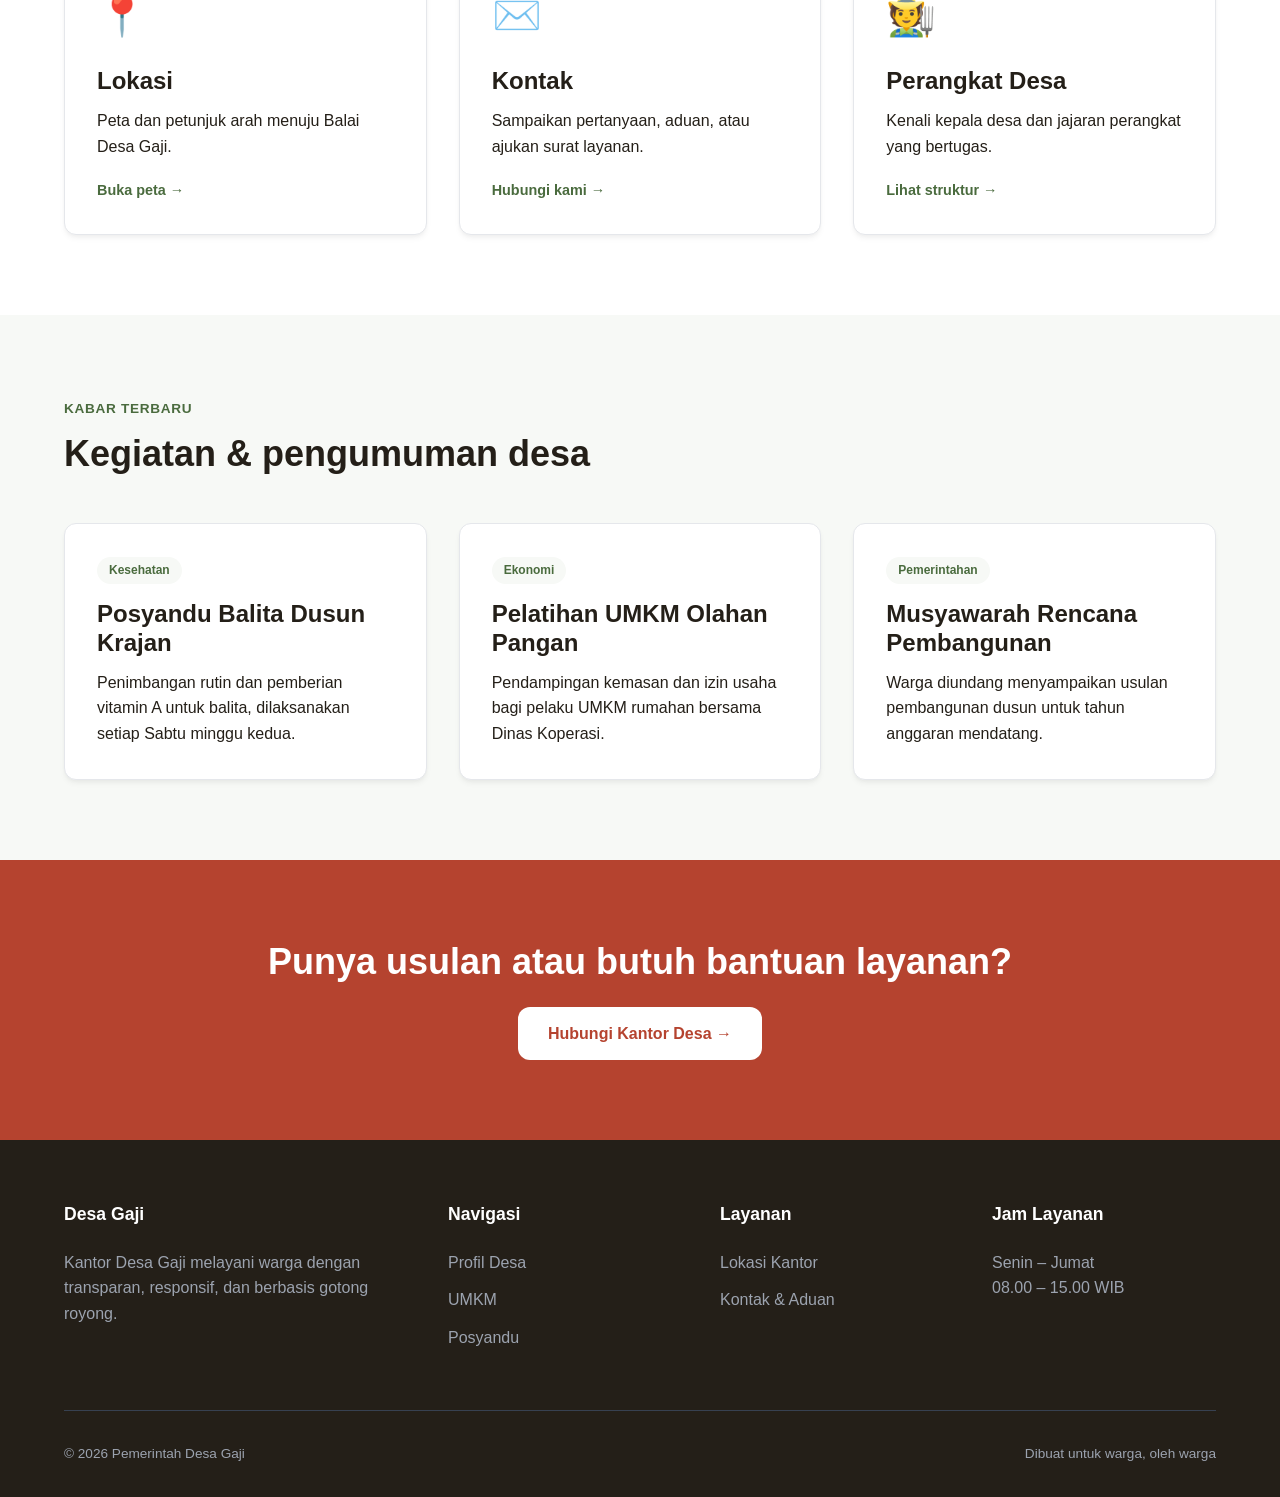
==== commit 58e60c93: "update teks eyebrow hero beranda" ====
--- a/index.html
+++ b/index.html
@@ -59,7 +59,7 @@
         <div class="lbl">Rukun Tetangga (RT)</div>
       </div>
       <div class="stat">
-        <div class="num">12</div>
+        <div class="num">8</div>
         <div class="lbl">UMKM Desa Gaji</div>
       </div>
       <div class="stat">
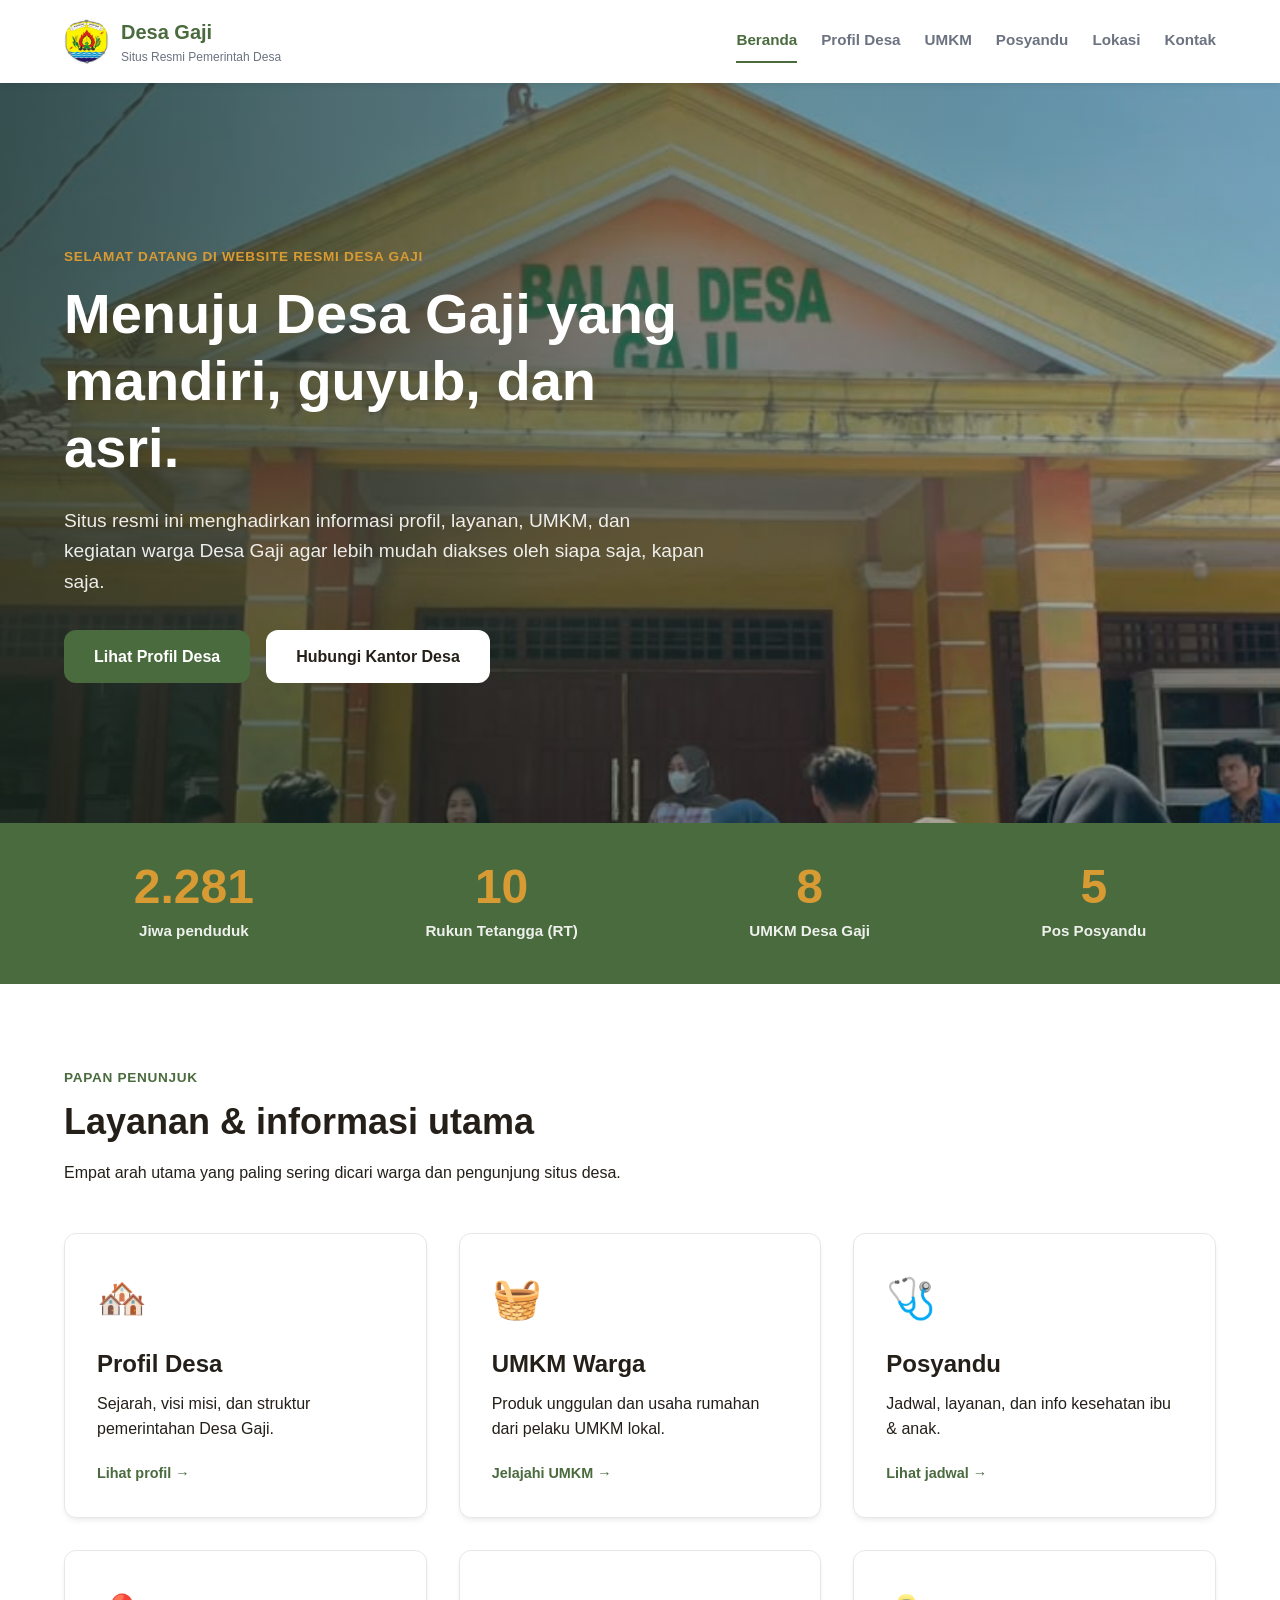
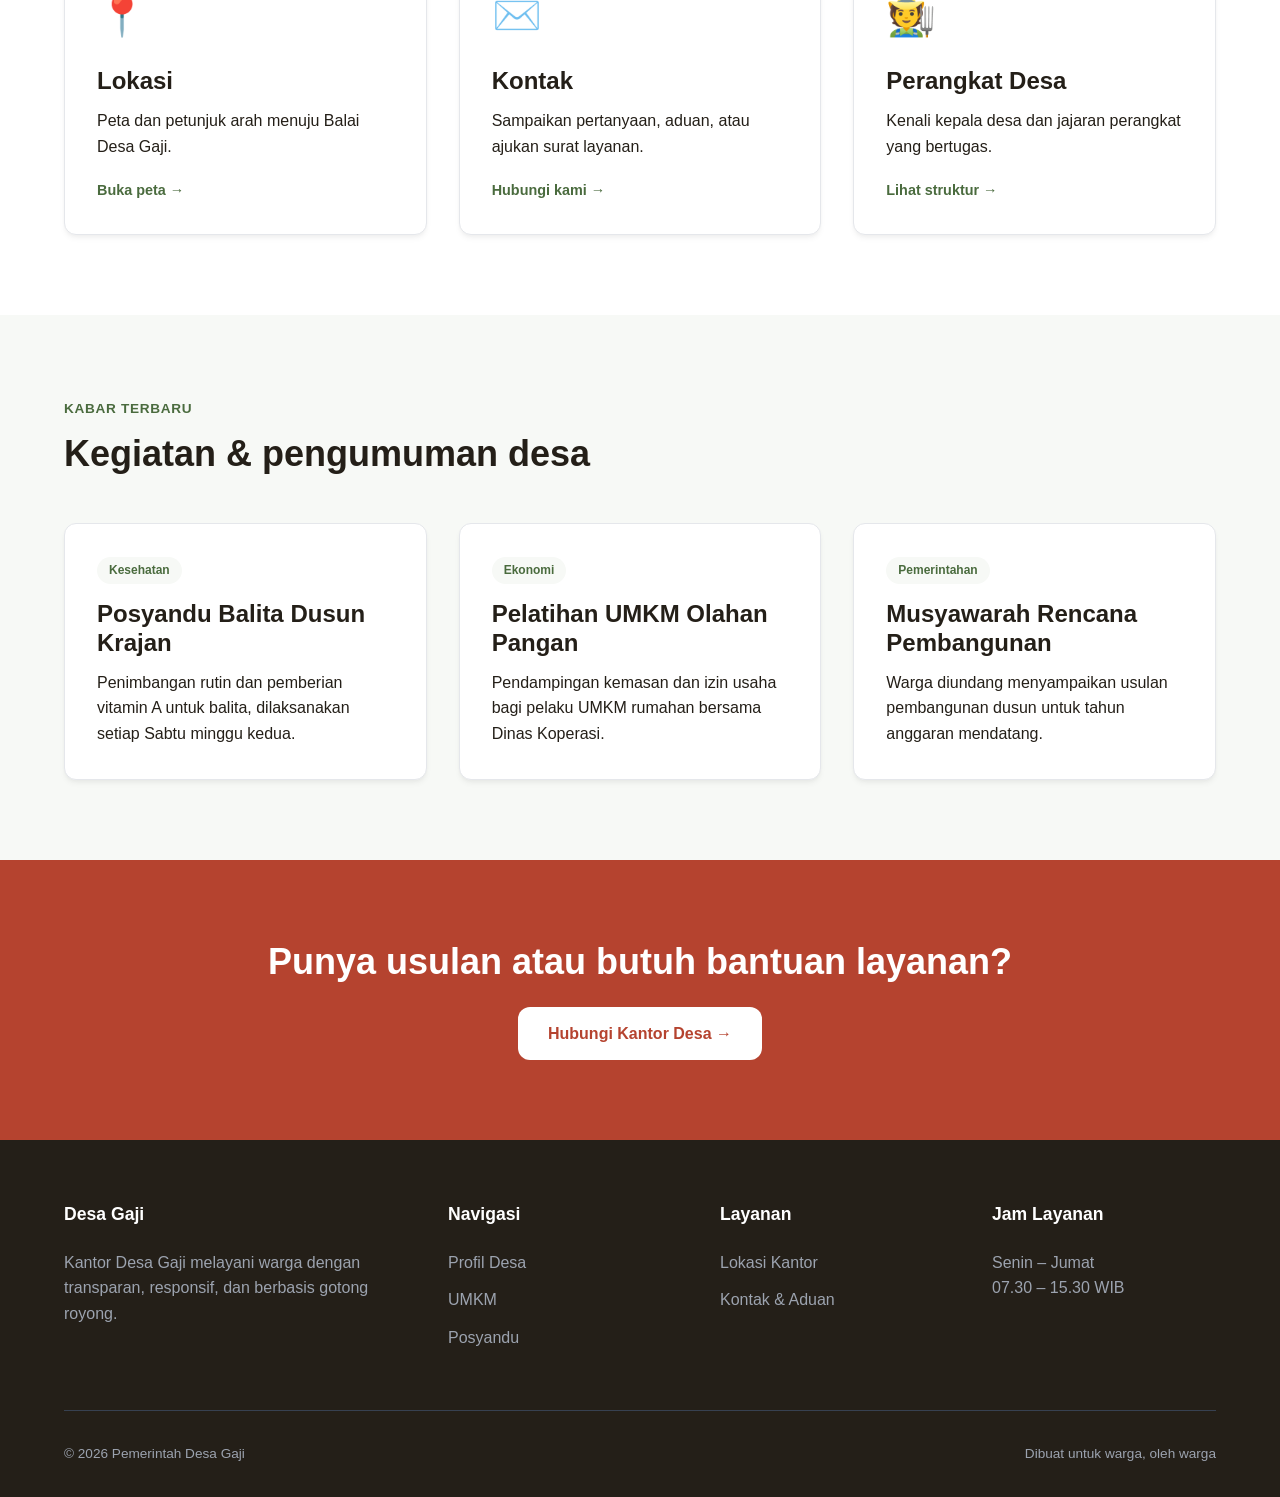
==== commit 41a1e225: "update teks eyebrow hero beranda" ====
--- a/index.html
+++ b/index.html
@@ -178,7 +178,7 @@
       </div>
       <div>
         <h4>Jam Layanan</h4>
-        <p>Senin – Jumat<br>08.00 – 15.00 WIB</p>
+        <p>Senin – Jumat<br>07.30 – 15.30 WIB</p>
       </div>
     </div>
     <div class="footer-bottom">
--- a/css/style.css
+++ b/css/style.css
@@ -402,49 +402,57 @@
     box-shadow: var(--shadow);
     background-color: var(--light);
 }
-
 /* ==========================================================================
    7. PROFIL TIMELINE & TABEL POSYANDU
    ========================================================================== */
-.timeline {
-    position: relative;
-    padding-left: 32px;
-}
-
-.timeline::before {
-    content: '';
-    position: absolute;
-    left: 0;
-    top: 8px;
-    bottom: 8px;
-    width: 4px;
-    background-color: var(--border);
-}
-
-.timeline-item {
-    position: relative;
-    margin-bottom: 40px;
-}
-
-.timeline-item::before {
-    content: '';
-    position: absolute;
-    left: -38px;
-    top: 6px;
-    width: 16px;
-    height: 16px;
-    border-radius: 50%;
-    background-color: var(--primary);
-    border: 4px solid var(--white);
-    box-shadow: var(--shadow);
-}
-
-.timeline-item .yr {
-    font-weight: 700;
+/* Tujuan & Sasaran */
+.ts-list {
+    display: flex;
+    flex-direction: column;
+    gap: 24px;
+}
+
+.ts-card {
+    padding: 32px;
+}
+
+.ts-card h3 {
+    margin-bottom: 20px;
+    padding-bottom: 12px;
+    border-bottom: 1px solid var(--border);
     color: var(--primary);
-    margin-bottom: 4px;
-}
-
+}
+
+.ts-tujuan {
+    margin-top: 22px;
+}
+
+.ts-tujuan:first-of-type {
+    margin-top: 0;
+}
+
+.ts-tujuan h4 {
+    font-size: 1rem;
+    font-weight: 700;
+    margin-bottom: 10px;
+    color: var(--dark);
+}
+
+.ts-sasaran {
+    margin: 0;
+    padding-left: 20px;
+    color: var(--gray);
+    line-height: 1.7;
+}
+
+.ts-sasaran li {
+    margin-bottom: 6px;
+    padding-left: 4px;
+}
+
+.ts-sasaran li:last-child {
+    margin-bottom: 0;
+}
 /* Tabel */
 table {
     width: 100%;
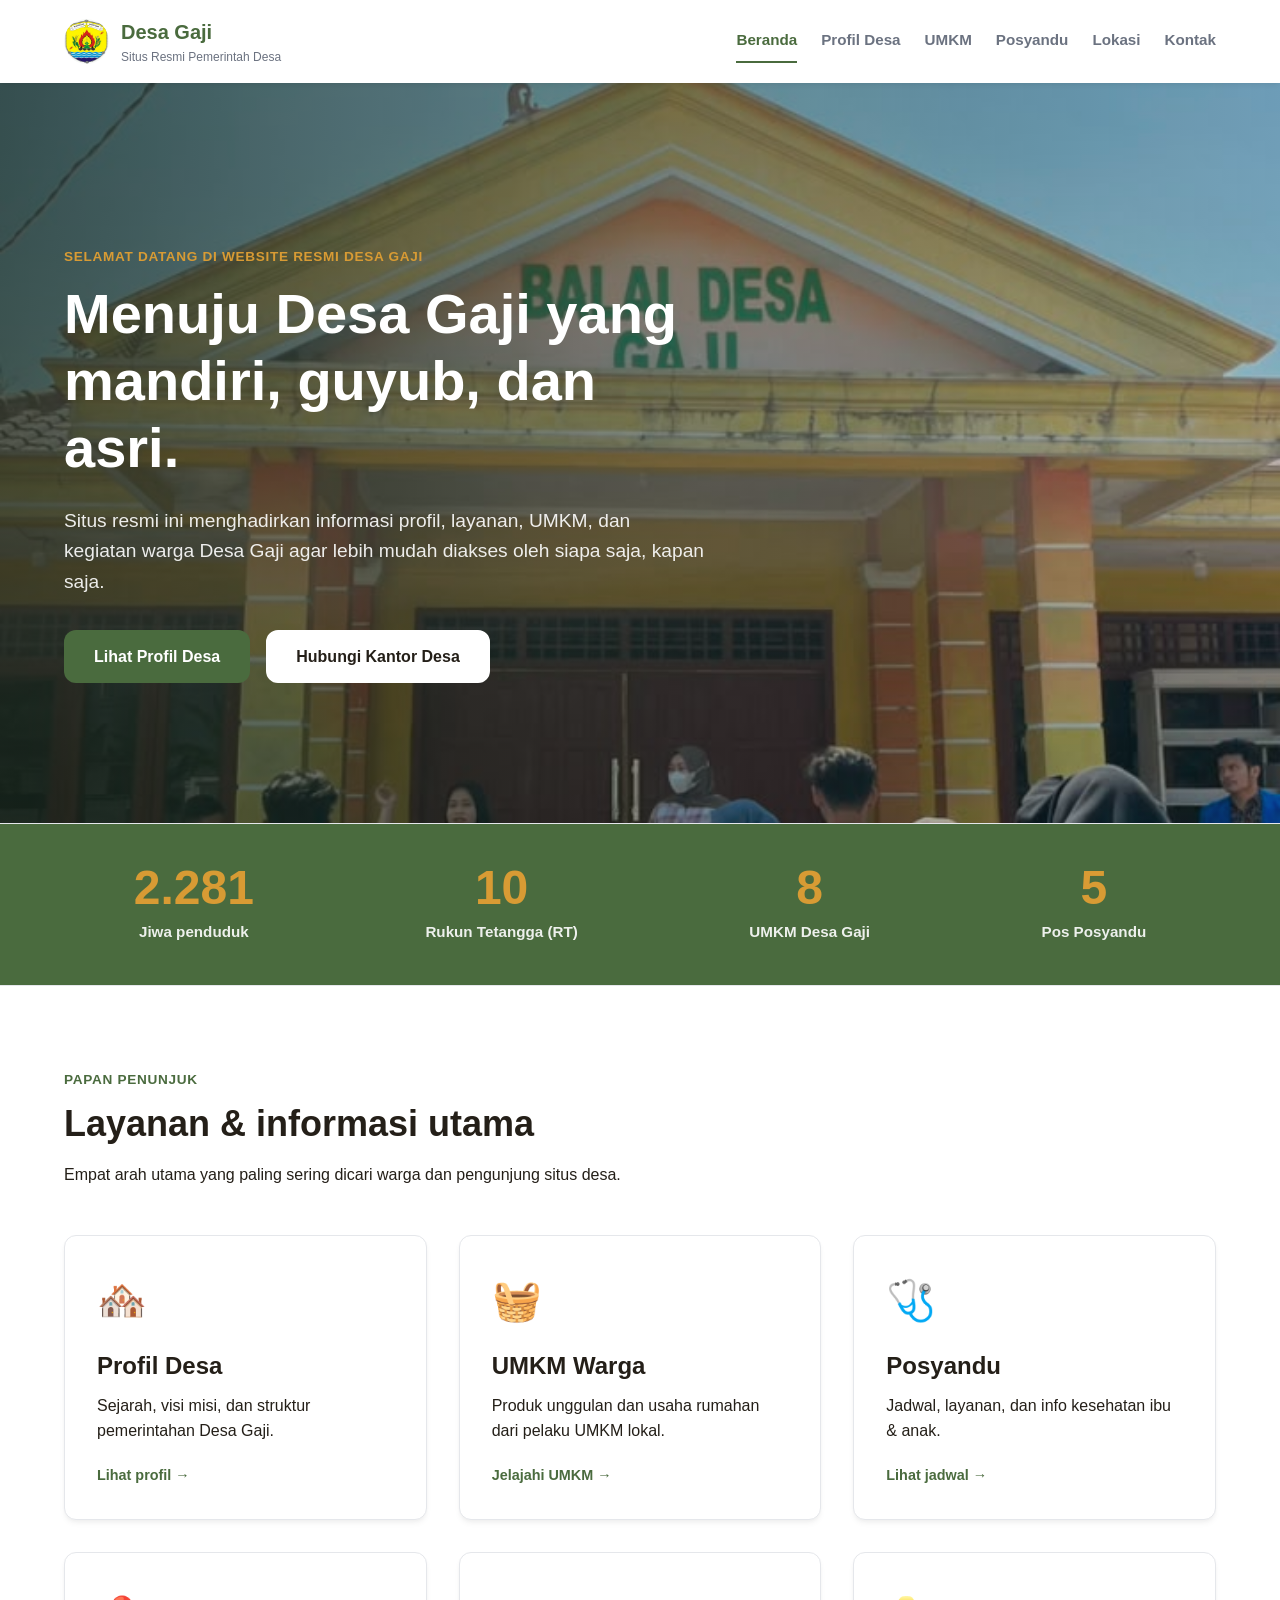
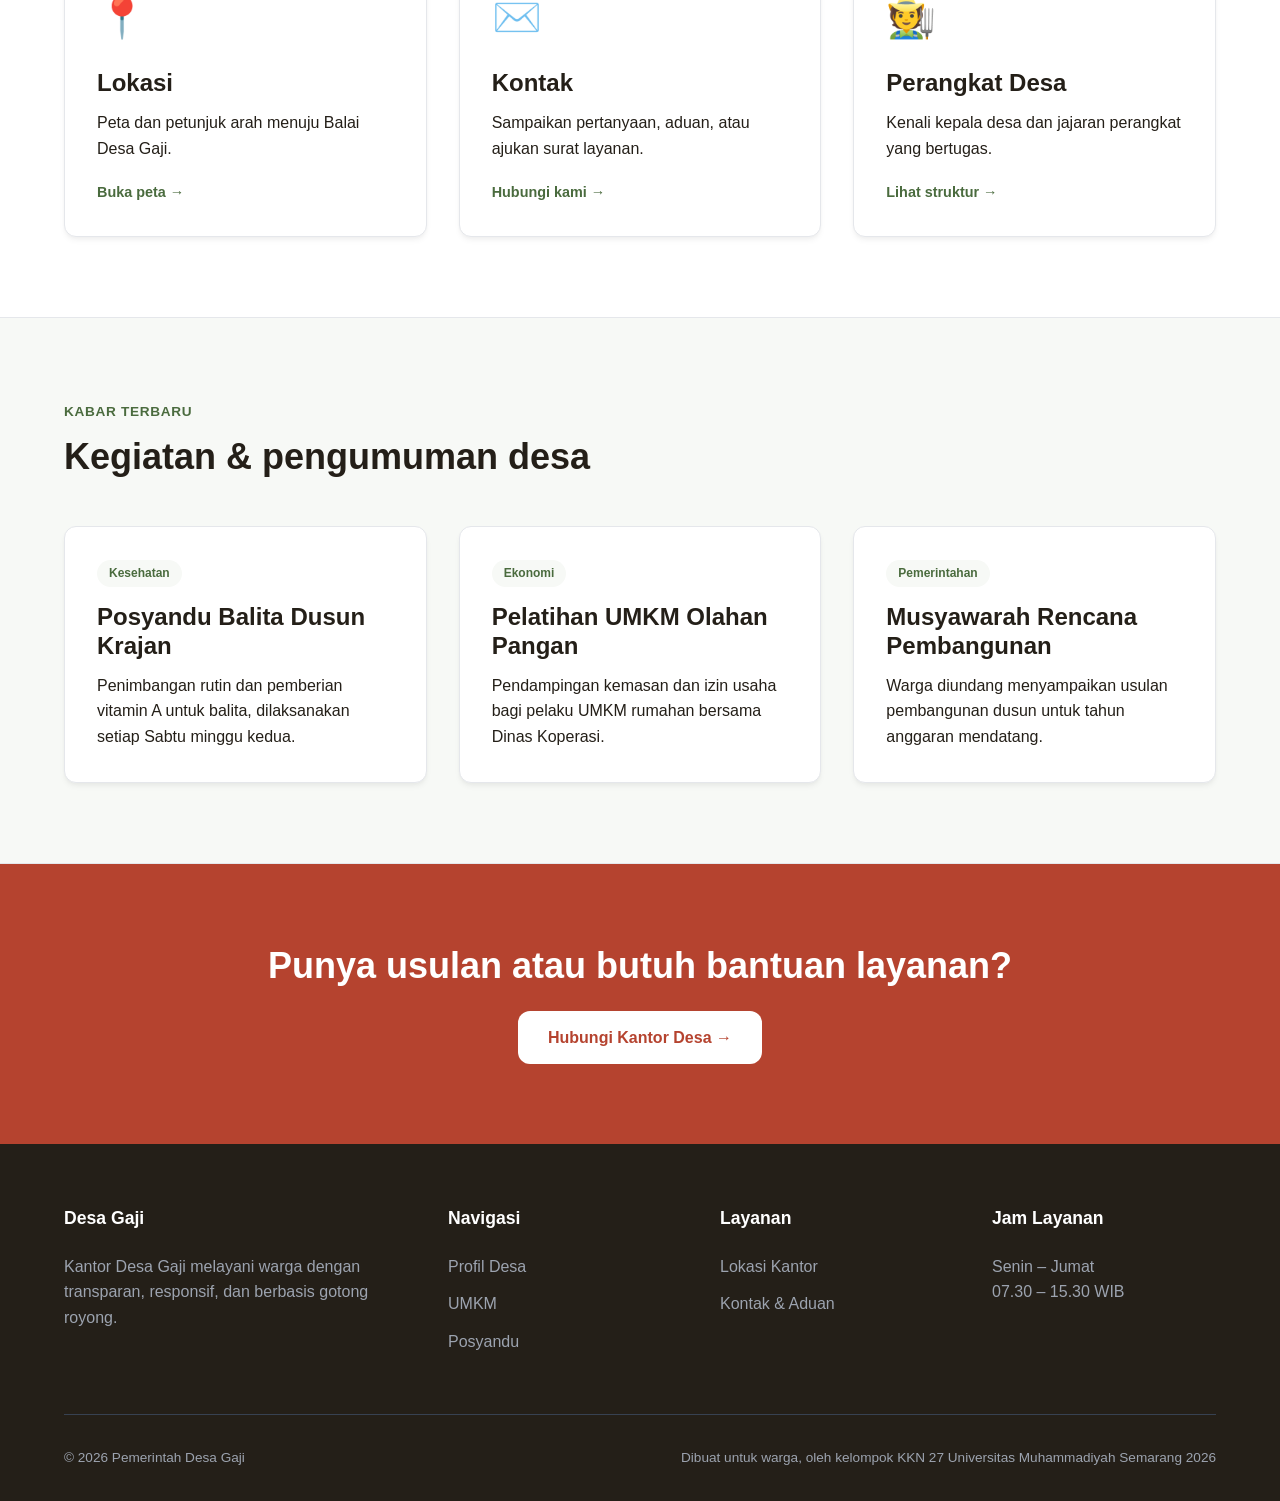
==== commit 9b55c82e: "update teks eyebrow hero beranda" ====
--- a/index.html
+++ b/index.html
@@ -183,7 +183,7 @@
     </div>
     <div class="footer-bottom">
       <span>© <span class="year-now">2026</span> Pemerintah Desa Gaji</span>
-      <span>Dibuat untuk warga, oleh warga</span>
+      <span>Dibuat untuk warga, oleh kelompok KKN 27 Universitas Muhammadiyah Semarang 2026</span>
     </div>
   </div>
 </footer>
--- a/css/style.css
+++ b/css/style.css
@@ -56,6 +56,10 @@
     padding: 80px 0;
 }
 
+main > section + section {
+    border-top: 1px solid var(--border);
+}
+
 .section-alt {
     background-color: var(--light);
 }
@@ -402,57 +406,51 @@
     box-shadow: var(--shadow);
     background-color: var(--light);
 }
+
 /* ==========================================================================
    7. PROFIL TIMELINE & TABEL POSYANDU
    ========================================================================== */
-/* Tujuan & Sasaran */
-.ts-list {
-    display: flex;
-    flex-direction: column;
-    gap: 24px;
-}
-
-.ts-card {
-    padding: 32px;
-}
-
-.ts-card h3 {
-    margin-bottom: 20px;
-    padding-bottom: 12px;
-    border-bottom: 1px solid var(--border);
+.timeline {
+    position: relative;
+    padding-left: 32px;
+}
+
+.timeline::before {
+    content: '';
+    position: absolute;
+    left: 0;
+    top: 8px;
+    bottom: 8px;
+    width: 4px;
+    background-color: var(--border);
+}
+
+.timeline-item {
+    position: relative;
+    margin-bottom: 40px;
+}
+
+.timeline-item::before {
+    content: '';
+    position: absolute;
+    left: -38px;
+    top: 6px;
+    width: 16px;
+    height: 16px;
+    border-radius: 50%;
+    background-color: var(--primary);
+    border: 4px solid var(--white);
+    box-shadow: var(--shadow);
+}
+
+.timeline-item .yr {
+    font-weight: 700;
     color: var(--primary);
-}
-
-.ts-tujuan {
-    margin-top: 22px;
-}
-
-.ts-tujuan:first-of-type {
-    margin-top: 0;
-}
-
-.ts-tujuan h4 {
-    font-size: 1rem;
-    font-weight: 700;
-    margin-bottom: 10px;
-    color: var(--dark);
-}
-
-.ts-sasaran {
-    margin: 0;
-    padding-left: 20px;
-    color: var(--gray);
-    line-height: 1.7;
-}
-
-.ts-sasaran li {
-    margin-bottom: 6px;
-    padding-left: 4px;
-}
-
-.ts-sasaran li:last-child {
-    margin-bottom: 0;
-}
+    margin-bottom: 4px;
+}
+
+
+
 /* Tabel */
 table {
     width: 100%;
@@ -504,6 +502,54 @@
 
 .org-node strong { display: block; color: var(--primary); }
 .org-node span { font-size: 0.8rem; color: var(--gray); }
+
+/* Tujuan & Sasaran */
+.ts-list {
+    display: flex;
+    flex-direction: column;
+    gap: 24px;
+}
+
+.ts-card {
+    padding: 32px 40px;
+}
+
+.ts-card h3 {
+    color: var(--primary);
+    padding-bottom: 16px;
+    margin-bottom: 24px;
+    border-bottom: 1px solid var(--border);
+}
+
+.ts-tujuan {
+    margin-bottom: 24px;
+}
+
+.ts-tujuan:last-child {
+    margin-bottom: 0;
+}
+
+.ts-tujuan h4 {
+    font-size: 1.05rem;
+    font-weight: 700;
+    color: var(--dark);
+    margin-bottom: 12px;
+    line-height: 1.4;
+}
+
+.ts-sasaran {
+    list-style: decimal;
+    padding-left: 22px;
+    color: var(--gray);
+}
+
+.ts-sasaran li {
+    margin-bottom: 8px;
+}
+
+.ts-sasaran li:last-child {
+    margin-bottom: 0;
+}
 
 .org-row {
     display: flex;
